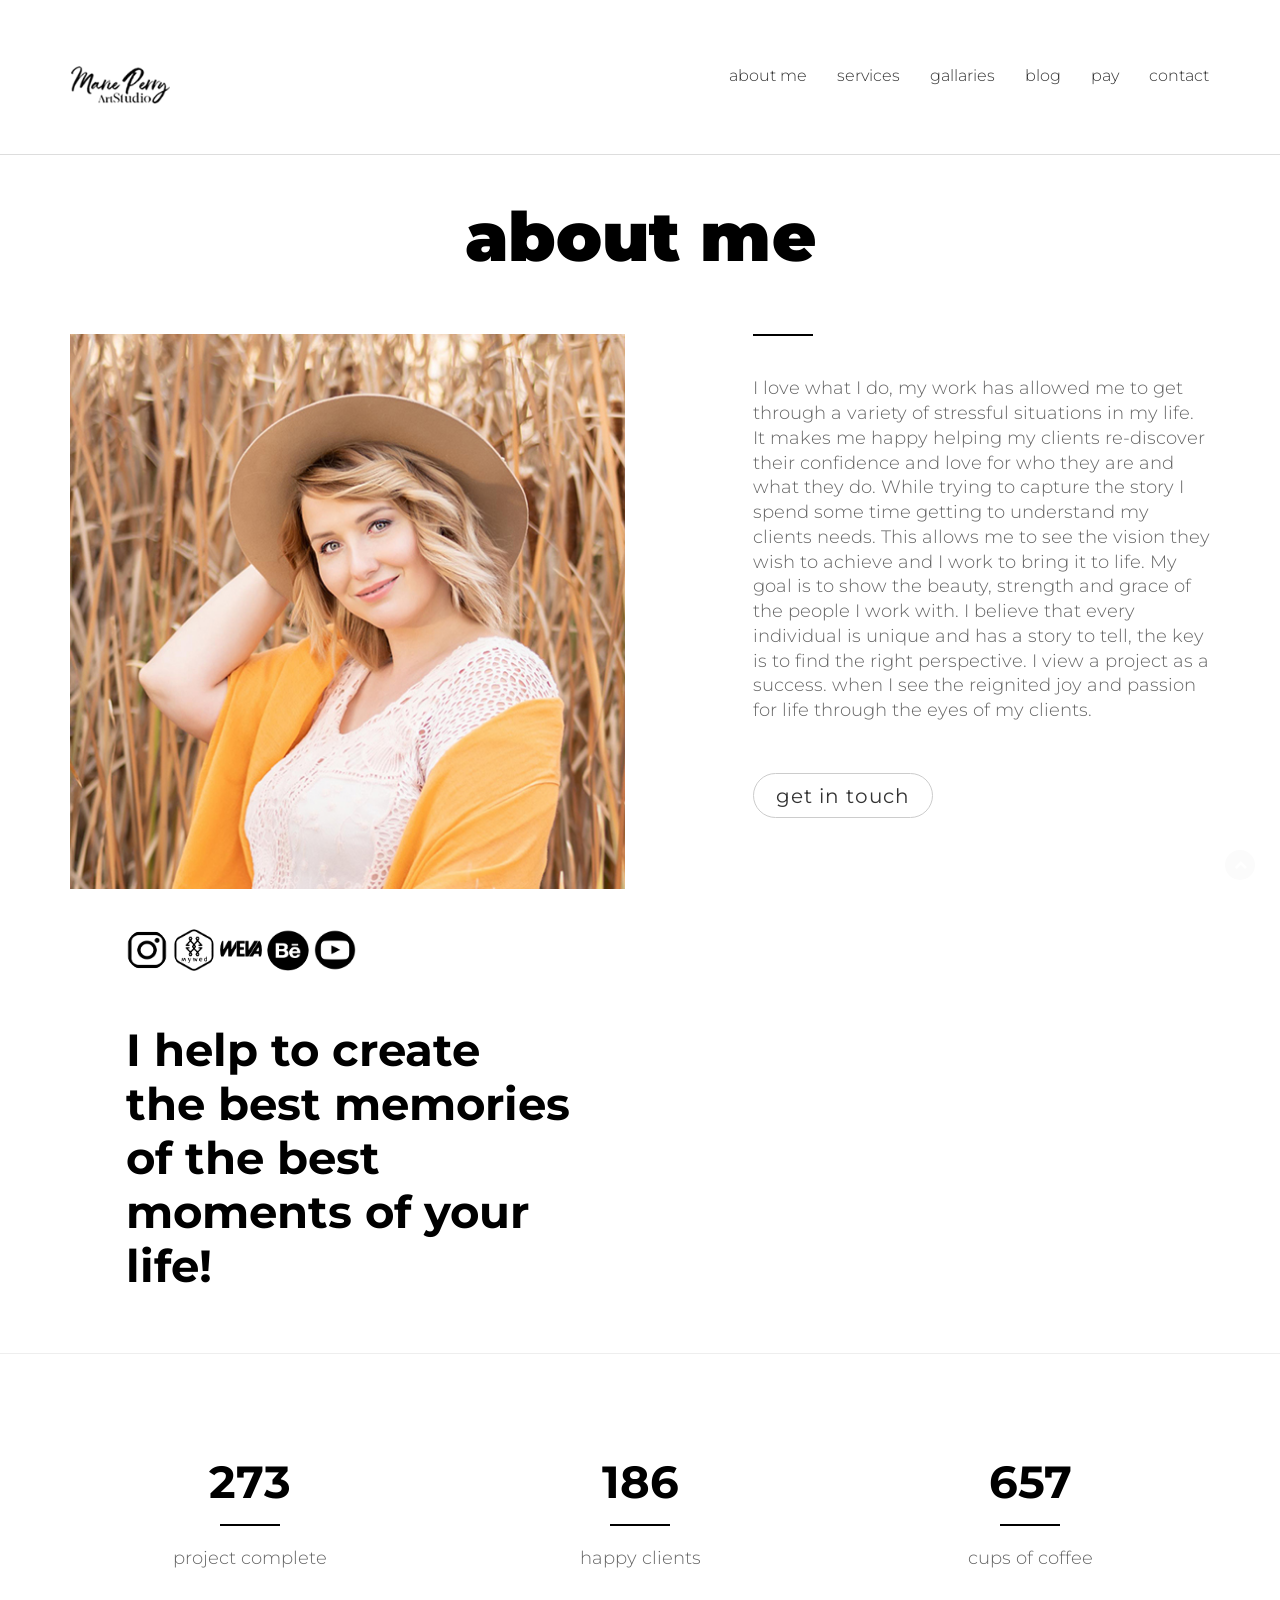
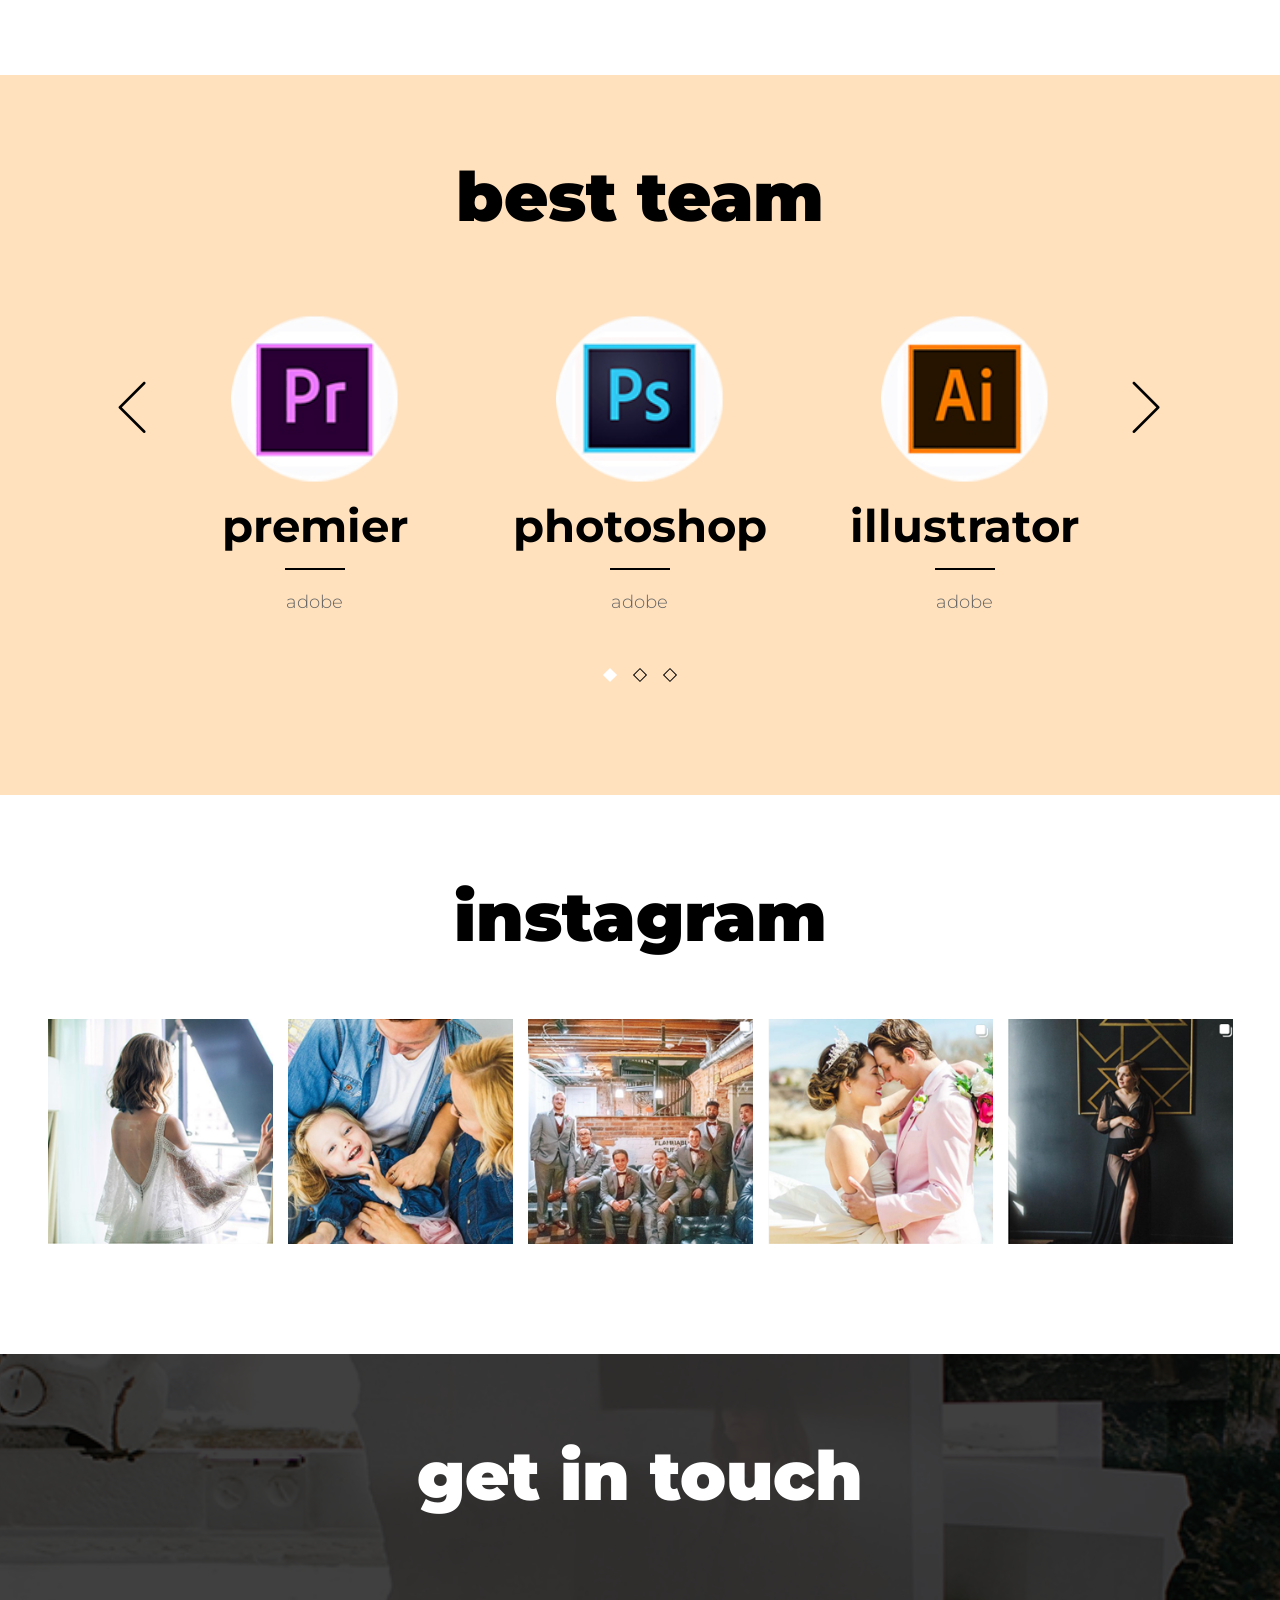
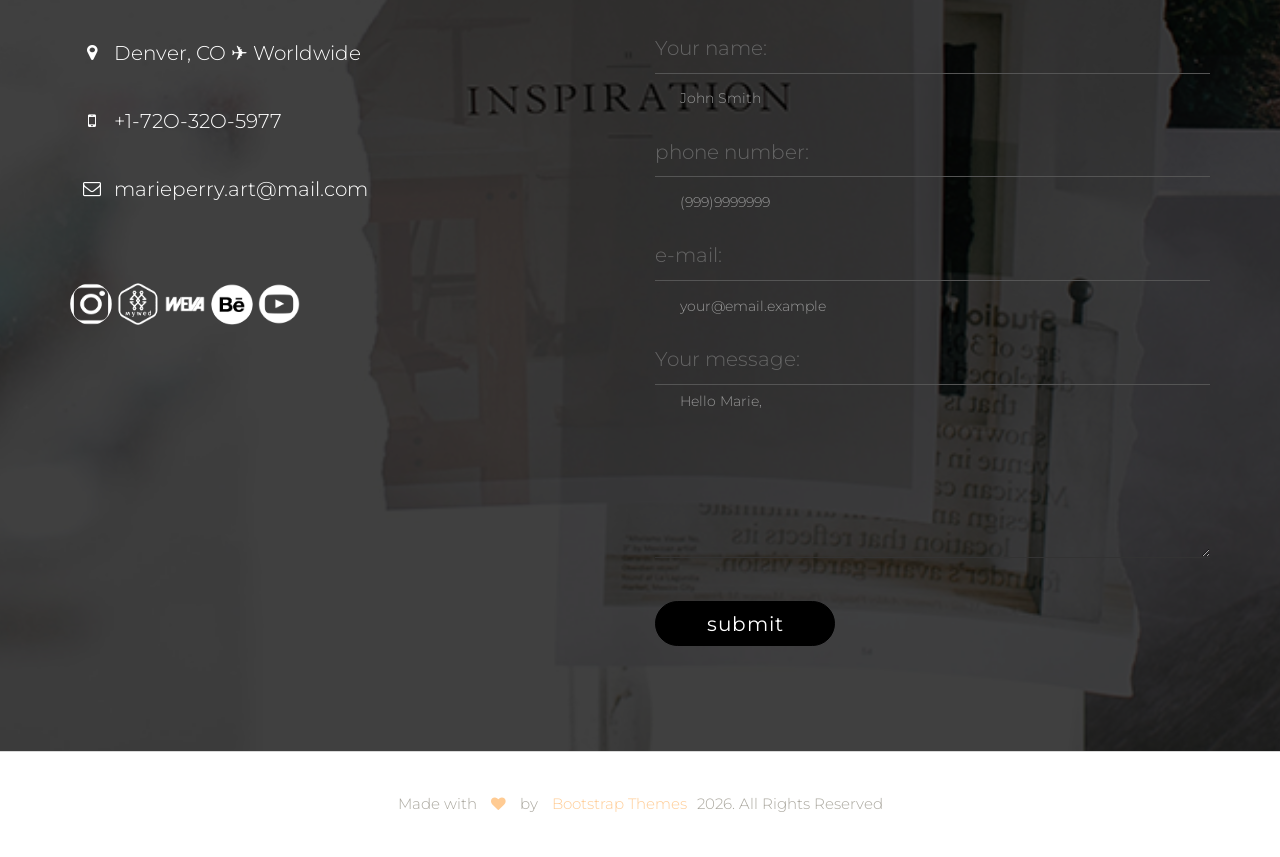
==== aboutme.html @ 9cd49bc7 "Beta Website Upload bata version of website" ====
<!doctype html>
<!--[if lt IE 7]>      <html class="no-js lt-ie9 lt-ie8 lt-ie7" lang=""> <![endif]-->
<!--[if IE 7]>         <html class="no-js lt-ie9 lt-ie8" lang=""> <![endif]-->
<!--[if IE 8]>         <html class="no-js lt-ie9" lang=""> <![endif]-->
<!--[if gt IE 8]><!--> <html class="no-js" lang="en"> <!--<![endif]-->
    
<!-- Mirrored from marieperry.art/aboutme.html by HTTrack Website Copier/3.x [XR&CO'2014], Thu, 20 Mar 2025 23:00:47 GMT -->
<!-- Added by HTTrack --><meta http-equiv="content-type" content="text/html;charset=utf-8" /><!-- /Added by HTTrack -->
<head>
        <meta charset="utf-8">
        <meta http-equiv="X-UA-Compatible" content="IE=edge,chrome=1">
        <title>About me - MariePerry.art</title>
        <meta name="description" content="">
        <meta name="viewport" content="width=device-width, initial-scale=1">
        <link rel="apple-touch-icon" href="apple-touch-icon.html">

        <!--Google fonts links-->
        <link href="https://fonts.googleapis.com/css?family=Montserrat:400,700" rel="stylesheet">


        <link rel="stylesheet" href="assets/css/fonticons.css">
        <link rel="stylesheet" href="assets/css/slider-pro.css">
        <!--<link rel="stylesheet" href="assets/css/stylesheet.css">-->
        <link rel="stylesheet" href="assets/css/font-awesome.min.css">
        <link rel="stylesheet" href="assets/css/bootstrap.min.css">


        <!--For Plugins external css-->
        <link rel="stylesheet" href="assets/css/plugins.css" />

        <!--Theme custom css -->
        <link rel="stylesheet" href="assets/css/style.css">

        <!--Theme Responsive css-->
        <link rel="stylesheet" href="assets/css/responsive.css" />

        <script src="assets/js/vendor/modernizr-2.8.3-respond-1.4.2.min.js"></script>
    </head>
    <body data-spy="scroll" data-target=".navbar-collapse">
        <!--[if lt IE 8]>
            <p class="browserupgrade">You are using an <strong>outdated</strong> browser. Please <a href="http://browsehappy.com/">upgrade your browser</a> to improve your experience.</p>
        <![endif]-->
        <div class='preloader'><div class='loaded'>&nbsp;</div></div>
        <header id="main_menu" class="header navbar-fixed-top">            
            <div class="main_menu_bg">
                <div class="container">
                    <div class="row">
                        <div class="nave_menu">
                            <nav class="navbar navbar-default" id="navmenu">
                                <div class="container-fluid">
                                    <!-- Brand and toggle get grouped for better mobile display -->
                                    <div class="navbar-header">
                                        <button type="button" class="navbar-toggle collapsed" data-toggle="collapse" data-target="#bs-example-navbar-collapse-1" aria-expanded="false">
                                            <span class="sr-only">Toggle navigation</span>
                                            <span class="icon-bar"></span>
                                            <span class="icon-bar"></span>
                                            <span class="icon-bar"></span>
                                        </button>
                                        <a class="navbar-brand" href="index-2.html">
                                            <img src="assets/images/logo.png"/>
                                        </a>
                                    </div>

                                    <!-- Collect the nav links, forms, and other content for toggling -->



                                    <div class="collapse navbar-collapse" id="bs-example-navbar-collapse-1">
                                        <ul class="nav navbar-nav navbar-right">
                                            <li><a href="aboutme.html">about me</a></li>
                                            <li class="dropdown"><a href="#" class="dropdown-toggle" data-toggle="dropdown" role="button" aria-haspopup="true">services</a>
                                                <ul class="dropdown-menu">
                                                    <li><a href="photography.html">photography</a></li>
                                                    <li><a href="video.html">video</a></li>
                                                    <li><a href="design.html">design</a></li>
                                                </ul>
                                            </li>
                                            <li class="dropdown"><a href="#" class="dropdown-toggle" data-toggle="dropdown" role="button" aria-haspopup="true">gallaries</a>
                                                <ul class="dropdown-menu">
                                                    <li><a href="photo-gallary.html">photo gallery</a></li>
                                                    <li><a href="video-gallary.html">video gallery</a></li>
                                                    <li><a href="design-gallary.html">design gallery</a></li>
                                                    
                                                </ul>
                                            </li>
                                            <li><a href="blog.html">blog</a></li>
                                            <li><a href="pay.html">pay</a></li>
                                            <li><a href="contact.html">contact</a></li>
                                        </ul>    
                                    </div>

                                </div>
                            </nav>
                        </div>	
                    </div>

                </div>

            </div>
        </header> <!--End of header -->



        <!-- About Section -->
        <section id="aboutus" class="aboutus margin-top-120">
            <div class="container">
                <div class="row">
                    <div class="col-sm-12">
                        <div class="head_title text-center margin-top-80">
                            <h1>about me</h1>
                        </div><!-- End of head title -->

                        <div class="main_about_area"> 
                            <div class="row">

                                <div class="col-sm-6">
                                    <div class="signle_about_left">
                                        <img src="assets/images/aboutme.jpg" alt="aboutme" />
                                        <div class="single_about_left_text">
                                            
                                            <div class="work_socail transition">
                                                <!-- <a href=""><i class="fa fa-facebook img-circle"></i></a> -->
                                                <!-- <a href=""><i class="fa fa-twitter img-circle"></i></a> -->
                                                <!-- <a href=""><i class="fa fa-google-plus img-circle"></i></a> -->
                                                <!-- <a href=""><i class="fa fa-pinterest img-circle"></i></a> -->
                                                <!-- <a href=""><i class="fa fa-instagram img-circle"></i></a> -->
                                                <a href="https://www.instagram.com/artmaryperry/"><img class="social-icon" src="instagram.png" alt="instagram icon" style="width:42px;height:42px;"></a>
                                                
                                                <a href="https://mywed.com/ru/photographer/maryperry/"><img class="social-icon" src="mywed.png" alt="mywed icon" style="width:42px;height:42px;"></a>
                                                
                                                <a href="https://weva.pro/en/videographer/marieperry"><img class="social-icon" src="wewa.png" alt="wewa icon" style="width:42px;height:42px;"></a>
                                                
                                                <a href="https://www.behance.net/marieperry"><img class="social-icon" src="behance.png" alt="behance icon" style="width:42px;height:42px;"></a>
                                                
                                                <a href="https://www.youtube.com/channel/UCv3rNFTF4Hu-p8g6WISTQQg"><img class="social-icon" src="youtube.png" alt="youtube icon" style="width:42px;height:42px;"></a>
                                                    
                                                </div>
                                            
                                            <div>&nbsp;</div>
                                            <div>&nbsp;</div>
                                            <h4>I help to create <br />
                                                the best memories<br />
                                                of the best<br />
                                                moments of your life!</h4>
                                        </div>
                                    </div>


                                </div>

                                <div class="col-sm-5 col-sm-push-1">
                                    <div class="single_about">
                                        <div class="separator2"></div>
                                        <p>I love what I do, my work has allowed me to get through a variety of stressful situations in my life. It makes me happy helping my clients re-discover their confidence and love for who they are and what they do. While trying to capture the story I spend some time getting to understand my clients needs. This allows me to see the vision they wish to achieve and I work to bring it to life. My goal is to show the beauty, strength and grace of the people I work with. I believe that every individual is unique and has a story to tell, the key is to find the right perspective. I view a project as a success. when I see the reignited joy and passion for life through the eyes of my clients.</p>

                                        <a href="contact.html" class="btn btn-default">get in touch</a>
                                    </div>
                                </div>

                            </div>
                        </div>
                    </div><!-- End of col-sm-12 -->
                </div><!-- End of row -->
            </div><!-- End of Container -->
            <hr />
        </section><!-- End of about Section -->



        <!-- counter Seection -->
        <section id="counter" class="counter">
            <div class="container">
                <div class="row">
                    <div class="col-sm-12">
                        <div class="main_counter sections text-center">
                            <div class="row">
                                <div class="col-sm-4 col-xs-12">
                                    <div class="single_counter_right">
                                        <h4 class="statistic-counter">740</h4>
                                        <div class="separator"></div>
                                        <p>project complete</p>
                                    </div>
                                </div><!-- End of col-sm-4 -->

                                <div class="col-sm-4 col-xs-12">
                                    <div class="single_counter_right">
                                        <h4 class="statistic-counter">510</h4>
                                        <div class="separator"></div>
                                        <p>happy clients</p>
                                    </div>
                                </div><!-- End of col-sm-4 -->

                                <div class="col-sm-4 col-xs-12">
                                    <div class="single_counter_right">
                                        <h4 class="statistic-counter">1,800</h4>
                                        <div class="separator"></div>
                                        <p>cups of coffee</p>
                                    </div>
                                </div><!-- End of col-sm-4 -->

                            </div><!-- End of row -->
                        </div>
                    </div><!-- End of col-sm-12 -->
                </div><!-- End of row -->
            </div><!-- End of Container -->
        </section><!-- End of counter Section -->



        <!-- Team Section -->
        <section id="team" class="team colorsbg sections">
            <div class="container">
                <div class="row">
                    <div class="main_team_area">
                        <div class="head_title text-center">
                            <h1>best team</h1>
                        </div><!-- End of head title -->
                        <div class="main_team text-center">
                            <div class="single_team">
                                <div class="col-sm-10 col-sm-offset-1">
                                    <div class="row">
                                        <div class="col-sm-4">
                                            <div class="team">
                                                <img class="img-circle" src="assets/images/team7.jpg" alt="premier" />
                                                <h4>premier</h4>
                                                <div class="separator"></div>
                                                <p>adobe</p>
                                            </div>
                                        </div><!-- End of col-sm-4 -->  
                                        <div class="col-sm-4">
                                            <div class="team">
                                                <img class="img-circle" src="assets/images/team8.jpg" alt="photoshop" />
                                                <h4>photoshop</h4>
                                                <div class="separator"></div>
                                                <p>adobe</p>
                                            </div>
                                        </div> <!-- End of col-sm-4 --> 
                                        <div class="col-sm-4">
                                            <div class="team">
                                                <img class="img-circle" src="assets/images/team9.jpg" alt="illustrator" />
                                                <h4>illustrator</h4>
                                                <div class="separator"></div>
                                                <p>adobe</p>
                                            </div>
                                        </div> <!-- End of col-sm-4 --> 
                                    </div>
                                </div><!-- End of col-sm-10 -->
                            </div>
                            <div class="single_team">
                                <div class="col-sm-10 col-sm-offset-1">
                                    <div class="row">
                                        <div class="col-sm-4">
                                            <div class="team">
                                                <img class="img-circle" src="assets/images/team6.jpg" alt="lightroom" />
                                                <h4>lightroom</h4>
                                                <div class="separator"></div>
                                                <p>adobe</p>
                                            </div>
                                        </div> <!-- End of col-sm-4 --> 
                                        <div class="col-sm-4">
                                            <div class="team">
                                                <img class="img-circle" src="assets/images/team5.jpg" alt="zhiun crane" />
                                                <h4>zhiun crane</h4>
                                                <div class="separator"></div>
                                                <p>stabilizer</p>
                                            </div>
                                        </div> <!-- End of col-sm-4 --> 
                                        <div class="col-sm-4">
                                            <div class="team">
                                                <img class="img-circle" src="assets/images/team4.jpg" alt="lights" />
                                                <h4>lights</h4>
                                                <div class="separator"></div>
                                                <p>kit</p>
                                            </div>
                                        </div> <!-- End of col-sm-4 --> 
                                    </div>
                                </div><!-- End of col-sm-10 -->
                            </div>
                            <div class="single_team">
                                <div class="col-sm-10 col-sm-offset-1">
                                    <div class="row">
                                        <div class="col-sm-4">
                                            <div class="team">
                                                <img class="img-circle" src="assets/images/team1.jpg" alt="" />
                                                <h4>camera</h4>
                                                <div class="separator"></div>
                                                <p>sony</p>
                                            </div>
                                        </div>  <!-- End of col-sm-4 -->
                                        <div class="col-sm-4">
                                            <div class="team">
                                                <img class="img-circle" src="assets/images/team2.jpg" alt="" />
                                                <h4>drone</h4>
                                                <div class="separator"></div>
                                                <p>dji</p>
                                            </div>
                                        </div> <!-- End of col-sm-4 --> 
                                        <div class="col-sm-4">
                                            <div class="team">
                                                <img class="img-circle" src="assets/images/team3.jpg" alt="" />
                                                <h4>macbook</h4>
                                                <div class="separator"></div>
                                                <p>apple</p>
                                            </div>
                                        </div> <!-- End of col-sm-4 --> 
                                    </div>
                                </div><!-- End of col-sm-10 -->
                            </div>
                        </div>
                    </div>
                </div><!-- End of row -->
            </div><!-- End of Container -->
        </section><!-- End of counter Section -->


        <!-- Instagram Section -->
        <section id="instagrams" class="instagrams sections">
            <div class="container-fluid">
                <div class="row">
                    <div class="col-sm-12">
                        <div class="main_instagrams_area text-center">
                            <div class="head_title">
                                <h1>instagram</h1>
                            </div><!-- End of head title -->

                            <div class="instagram-thumbnails">
                                <a href="https://www.instagram.com/artmaryperry/">
                                <img src="assets/images/insta2.png" alt="istagram image 1" />
                                </a><!-- End of insta image ONE -->
                                
                                <a href="https://www.instagram.com/artmaryperry/">
                                <img src="assets/images/insta3.png" alt="istagram image 1" />
                                </a><!-- End of insta image TWO -->
                                
                                <a href="https://www.instagram.com/artmaryperry/">
                                <img src="assets/images/insta4.png" alt="istagram image 1" />
                                </a><!-- End of insta image THREE -->
                                
                                <a href="https://www.instagram.com/artmaryperry/">
                                <img src="assets/images/insta5.png" alt="istagram image 1" />
                                </a><!-- End of insta image FOUR -->
                                
                                <a href="https://www.instagram.com/artmaryperry/">
                                <img src="assets/images/insta6.png" alt="istagram image 1" />
                                </a><!-- End of insta image FIVE -->
                                
                                <!-- <img class="instagram-thumbnail img-responsive" src="assets/images/insta2.png"/>
                                <img class="instagram-thumbnail img-responsive" src="assets/images/insta3.png"/>
                                <img class="instagram-thumbnail img-responsive" src="assets/images/insta4.png"/>
                                <img class="instagram-thumbnail img-responsive" src="assets/images/insta5.png"/>
                                <img class="instagram-thumbnail img-responsive" src="assets/images/insta6.png"/>-->
                            </div>
                        </div>
                    </div><!-- End of col-sm-12 -->
                </div><!-- End of row -->
            </div><!-- End of Container -->
        </section><!-- End of Instagram Section -->

        <!-- Contact Section -->
        <section id="contact" class="contact">
            <div class="overlay"></div>
            <div class="container">
                <div class="row">
                    <div class="col-sm-12">
                        <div class="main_contact sections">
                            <div class="head_title text-center whitetext">
                                <h1>get in touch</h1>
                            </div>

                            <div class="row">
                                <div class="contact_contant">
                                    <div class="col-sm-6 col-xs-12">
                                        <div class="single_message_right_info">
                                            <ul class="whitetext">
                                                <li><i class="fa fa-map-marker"></i> <span>Denver, CO    ✈   Worldwide</span></li>

                                                <li><i class="fa fa-mobile-phone"></i> <span>+1-72O-32O-5977</span></li>

                                                <li><i class="fa fa-envelope-o"></i> <span>marieperry.art@mail.com</span></li>
                                            </ul>

                                            <div class="contact_socail transition margin-top-80">
                                                <!-- <a href=""><i class="fa fa-facebook img-circle"></i></a> -->
                                                <!-- <a href=""><i class="fa fa-twitter img-circle"></i></a> -->
                                                <!-- <a href=""><i class="fa fa-google-plus img-circle"></i></a> -->
                                                <!-- <a href=""><i class="fa fa-pinterest img-circle"></i></a> -->
                                                <a href="https://www.instagram.com/artmaryperry/"><img class="social-icon" src="instagram2.png" alt="instagram icon" style="width:42px;height:42px;"></a>
                                                
                                                <a href="https://mywed.com/ru/photographer/maryperry/"><img class="social-icon" src="mywed2.png" alt="mywed icon" style="width:42px;height:42px;"></a>
                                                
                                                <a href="https://weva.pro/en/videographer/marieperry"><img class="social-icon" src="wewa2.png" alt="wewa icon" style="width:42px;height:42px;"></a>
                                                
                                                <a href="https://www.behance.net/marieperry"><img class="social-icon" src="behance2.png" alt="behance icon" style="width:42px;height:42px;"></a>
                                                
                                                <a href="https://www.youtube.com/channel/UCv3rNFTF4Hu-p8g6WISTQQg"><img class="social-icon" src="youtube2.png" alt="youtube icon" style="width:42px;height:42px;"></a>
                                            </div>
                                        </div>
                                    </div><!-- End of col-sm-6 -->

                                    <div class="col-sm-6 col-xs-12">
                                        <div class="single_contant_left margin-top-60">
                                            <form action="mailto:7203205977@txt.att.net" method="post" enctype="text/plain" id="formid">
                                                <!--<div class="col-lg-8 col-md-8 col-sm-10 col-lg-offset-2 col-md-offset-2 col-sm-offset-1">-->

                                                <div class="form-group">
                                                    <label>Your name:</label>
                                                    <input type="text" class="form-control" name="name" placeholder="John Smith" required="yes">
                                                </div>
                                                
                                                <div class="form-group">
                                                    <label> phone number:</label>
                                                    <input type="tel" class="form-control" name="tel" placeholder="(999)9999999" required="yes">
                                                </div>

                                                <div class="form-group">
                                                    <label> e-mail:</label>
                                                    <input type="email" class="form-control" name="email" placeholder="your@email.example" required="yes">
                                                </div>

                                                <div class="form-group">
                                                    <label>Your message:</label>
                                                    <textarea class="form-control" name="message" placeholder="Hello Marie," rows="8"></textarea>
                                                </div>

                                                <div class="">
                                                    <input type="submit" value="submit" class="btn">
                                                </div>
                                                <!--</div>--> 
                                            </form>
                                                <!--</div>--> 
                                        </div>
                                    </div>
                                </div> <!-- End of messsage contant-->
                        </div>
                    </div>
                </div>
            </div><!-- End of row -->
        
            </div><!-- End of container -->
        </section><!-- End of contact Section -->




        <!-- footer section -->
        <footer id="footer" class="footer">
            <div class="container">
                <div class="main_footer">
                    <div class="row">
                        <div class="col-sm-12">
                            <div class="copyright_text text-center">
                                <p class=" wow fadeInRight" data-wow-duration="1s">Made with <i class="fa fa-heart"></i> by <a target="_blank" href="https://bootstrapthemes.co/">Bootstrap Themes</a><script type="text/javascript">
  document.write(new Date().getFullYear());
</script>. All Rights Reserved</p>
                            </div>
                        </div>
                    </div>
                </div>
            </div><!-- End of container -->
        </footer><!-- End of footer Section-->



        <!-- START SCROLL TO TOP  -->

        <div class="scrollup">
            <a href="#"><i class="fa fa-chevron-up"></i></a>
        </div>

        <script src="assets/js/vendor/jquery-1.11.2.min.js"></script>
        <script src="assets/js/vendor/bootstrap.min.js"></script>

        <script src="assets/js/jquery.easing.1.3.js"></script>
        <script src="assets/js/masonry/masonry.min.js"></script>
        <script type="text/javascript">
            $('.mixcontent').masonry();
        </script>

        <script src="assets/js/jquery.sliderPro.min.js"></script>
        <script type="text/javascript">
            $(document).ready(function ($) {
                $('#example3').sliderPro({
                    width: 960,
                    height: 200,
                    fade: true,
                    arrows: false,
                    buttons: true,
                    fullScreen: false,
                    shuffle: true,
                    smallSize: 500,
                    mediumSize: 1000,
                    largeSize: 3000,
                    thumbnailArrows: true,
                    autoplay: false,
                    thumbnailsContainerSize: 960

                });
            });
        </script>
        <script src="assets/js/plugins.js"></script>
        <script src="assets/js/main.js"></script>

    </body>

<!-- Mirrored from marieperry.art/aboutme.html by HTTrack Website Copier/3.x [XR&CO'2014], Thu, 20 Mar 2025 23:00:51 GMT -->
</html>
---- assets/css/fonticons.css ----
@font-face {
	font-family: 'Linearicons-Free';
	src:url('../fonts/Linearicons-Free54e9.eot?w118d');
	src:url('../fonts/Linearicons-Freed41d.eot?#iefixw118d') format('embedded-opentype'),
		url('../fonts/Linearicons-Free54e9.woff2?w118d') format('woff2'),
		url('../fonts/Linearicons-Free54e9.woff?w118d') format('woff'),
		url('../fonts/Linearicons-Free54e9.ttf?w118d') format('truetype'),
		url('../fonts/Linearicons-Free54e9.svg?w118d#Linearicons-Free') format('svg');
	font-weight: normal;
	font-style: normal;
}

.lnr {
	font-family: 'Linearicons-Free';
	speak: none;
	font-style: normal;
	font-weight: normal;
	font-variant: normal;
	text-transform: none;
	line-height: 1;

	/* Better Font Rendering =========== */
	-webkit-font-smoothing: antialiased;
	-moz-osx-font-smoothing: grayscale;
}

.lnr-home:before {
	content: "\e800";
}
.lnr-apartment:before {
	content: "\e801";
}
.lnr-pencil:before {
	content: "\e802";
}
.lnr-magic-wand:before {
	content: "\e803";
}
.lnr-drop:before {
	content: "\e804";
}
.lnr-lighter:before {
	content: "\e805";
}
.lnr-poop:before {
	content: "\e806";
}
.lnr-sun:before {
	content: "\e807";
}
.lnr-moon:before {
	content: "\e808";
}
.lnr-cloud:before {
	content: "\e809";
}
.lnr-cloud-upload:before {
	content: "\e80a";
}
.lnr-cloud-download:before {
	content: "\e80b";
}
.lnr-cloud-sync:before {
	content: "\e80c";
}
.lnr-cloud-check:before {
	content: "\e80d";
}
.lnr-database:before {
	content: "\e80e";
}
.lnr-lock:before {
	content: "\e80f";
}
.lnr-cog:before {
	content: "\e810";
}
.lnr-trash:before {
	content: "\e811";
}
.lnr-dice:before {
	content: "\e812";
}
.lnr-heart:before {
	content: "\e813";
}
.lnr-star:before {
	content: "\e814";
}
.lnr-star-half:before {
	content: "\e815";
}
.lnr-star-empty:before {
	content: "\e816";
}
.lnr-flag:before {
	content: "\e817";
}
.lnr-envelope:before {
	content: "\e818";
}
.lnr-paperclip:before {
	content: "\e819";
}
.lnr-inbox:before {
	content: "\e81a";
}
.lnr-eye:before {
	content: "\e81b";
}
.lnr-printer:before {
	content: "\e81c";
}
.lnr-file-empty:before {
	content: "\e81d";
}
.lnr-file-add:before {
	content: "\e81e";
}
.lnr-enter:before {
	content: "\e81f";
}
.lnr-exit:before {
	content: "\e820";
}
.lnr-graduation-hat:before {
	content: "\e821";
}
.lnr-license:before {
	content: "\e822";
}
.lnr-music-note:before {
	content: "\e823";
}
.lnr-film-play:before {
	content: "\e824";
}
.lnr-camera-video:before {
	content: "\e825";
}
.lnr-camera:before {
	content: "\e826";
}
.lnr-picture:before {
	content: "\e827";
}
.lnr-book:before {
	content: "\e828";
}
.lnr-bookmark:before {
	content: "\e829";
}
.lnr-user:before {
	content: "\e82a";
}
.lnr-users:before {
	content: "\e82b";
}
.lnr-shirt:before {
	content: "\e82c";
}
.lnr-store:before {
	content: "\e82d";
}
.lnr-cart:before {
	content: "\e82e";
}
.lnr-tag:before {
	content: "\e82f";
}
.lnr-phone-handset:before {
	content: "\e830";
}
.lnr-phone:before {
	content: "\e831";
}
.lnr-pushpin:before {
	content: "\e832";
}
.lnr-map-marker:before {
	content: "\e833";
}
.lnr-map:before {
	content: "\e834";
}
.lnr-location:before {
	content: "\e835";
}
.lnr-calendar-full:before {
	content: "\e836";
}
.lnr-keyboard:before {
	content: "\e837";
}
.lnr-spell-check:before {
	content: "\e838";
}
.lnr-screen:before {
	content: "\e839";
}
.lnr-smartphone:before {
	content: "\e83a";
}
.lnr-tablet:before {
	content: "\e83b";
}
.lnr-laptop:before {
	content: "\e83c";
}
.lnr-laptop-phone:before {
	content: "\e83d";
}
.lnr-power-switch:before {
	content: "\e83e";
}
.lnr-bubble:before {
	content: "\e83f";
}
.lnr-heart-pulse:before {
	content: "\e840";
}
.lnr-construction:before {
	content: "\e841";
}
.lnr-pie-chart:before {
	content: "\e842";
}
.lnr-chart-bars:before {
	content: "\e843";
}
.lnr-gift:before {
	content: "\e844";
}
.lnr-diamond:before {
	content: "\e845";
}
.lnr-linearicons:before {
	content: "\e846";
}
.lnr-dinner:before {
	content: "\e847";
}
.lnr-coffee-cup:before {
	content: "\e848";
}
.lnr-leaf:before {
	content: "\e849";
}
.lnr-paw:before {
	content: "\e84a";
}
.lnr-rocket:before {
	content: "\e84b";
}
.lnr-briefcase:before {
	content: "\e84c";
}
.lnr-bus:before {
	content: "\e84d";
}
.lnr-car:before {
	content: "\e84e";
}
.lnr-train:before {
	content: "\e84f";
}
.lnr-bicycle:before {
	content: "\e850";
}
.lnr-wheelchair:before {
	content: "\e851";
}
.lnr-select:before {
	content: "\e852";
}
.lnr-earth:before {
	content: "\e853";
}
.lnr-smile:before {
	content: "\e854";
}
.lnr-sad:before {
	content: "\e855";
}
.lnr-neutral:before {
	content: "\e856";
}
.lnr-mustache:before {
	content: "\e857";
}
.lnr-alarm:before {
	content: "\e858";
}
.lnr-bullhorn:before {
	content: "\e859";
}
.lnr-volume-high:before {
	content: "\e85a";
}
.lnr-volume-medium:before {
	content: "\e85b";
}
.lnr-volume-low:before {
	content: "\e85c";
}
.lnr-volume:before {
	content: "\e85d";
}
.lnr-mic:before {
	content: "\e85e";
}
.lnr-hourglass:before {
	content: "\e85f";
}
.lnr-undo:before {
	content: "\e860";
}
.lnr-redo:before {
	content: "\e861";
}
.lnr-sync:before {
	content: "\e862";
}
.lnr-history:before {
	content: "\e863";
}
.lnr-clock:before {
	content: "\e864";
}
.lnr-download:before {
	content: "\e865";
}
.lnr-upload:before {
	content: "\e866";
}
.lnr-enter-down:before {
	content: "\e867";
}
.lnr-exit-up:before {
	content: "\e868";
}
.lnr-bug:before {
	content: "\e869";
}
.lnr-code:before {
	content: "\e86a";
}
.lnr-link:before {
	content: "\e86b";
}
.lnr-unlink:before {
	content: "\e86c";
}
.lnr-thumbs-up:before {
	content: "\e86d";
}
.lnr-thumbs-down:before {
	content: "\e86e";
}
.lnr-magnifier:before {
	content: "\e86f";
}
.lnr-cross:before {
	content: "\e870";
}
.lnr-menu:before {
	content: "\e871";
}
.lnr-list:before {
	content: "\e872";
}
.lnr-chevron-up:before {
	content: "\e873";
}
.lnr-chevron-down:before {
	content: "\e874";
}
.lnr-chevron-left:before {
	content: "\e875";
}
.lnr-chevron-right:before {
	content: "\e876";
}
.lnr-arrow-up:before {
	content: "\e877";
}
.lnr-arrow-down:before {
	content: "\e878";
}
.lnr-arrow-left:before {
	content: "\e879";
}
.lnr-arrow-right:before {
	content: "\e87a";
}
.lnr-move:before {
	content: "\e87b";
}
.lnr-warning:before {
	content: "\e87c";
}
.lnr-question-circle:before {
	content: "\e87d";
}
.lnr-menu-circle:before {
	content: "\e87e";
}
.lnr-checkmark-circle:before {
	content: "\e87f";
}
.lnr-cross-circle:before {
	content: "\e880";
}
.lnr-plus-circle:before {
	content: "\e881";
}
.lnr-circle-minus:before {
	content: "\e882";
}
.lnr-arrow-up-circle:before {
	content: "\e883";
}
.lnr-arrow-down-circle:before {
	content: "\e884";
}
.lnr-arrow-left-circle:before {
	content: "\e885";
}
.lnr-arrow-right-circle:before {
	content: "\e886";
}
.lnr-chevron-up-circle:before {
	content: "\e887";
}
.lnr-chevron-down-circle:before {
	content: "\e888";
}
.lnr-chevron-left-circle:before {
	content: "\e889";
}
.lnr-chevron-right-circle:before {
	content: "\e88a";
}
.lnr-crop:before {
	content: "\e88b";
}
.lnr-frame-expand:before {
	content: "\e88c";
}
.lnr-frame-contract:before {
	content: "\e88d";
}
.lnr-layers:before {
	content: "\e88e";
}
.lnr-funnel:before {
	content: "\e88f";
}
.lnr-text-format:before {
	content: "\e890";
}
.lnr-text-format-remove:before {
	content: "\e891";
}
.lnr-text-size:before {
	content: "\e892";
}
.lnr-bold:before {
	content: "\e893";
}
.lnr-italic:before {
	content: "\e894";
}
.lnr-underline:before {
	content: "\e895";
}
.lnr-strikethrough:before {
	content: "\e896";
}
.lnr-highlight:before {
	content: "\e897";
}
.lnr-text-align-left:before {
	content: "\e898";
}
.lnr-text-align-center:before {
	content: "\e899";
}
.lnr-text-align-right:before {
	content: "\e89a";
}
.lnr-text-align-justify:before {
	content: "\e89b";
}
.lnr-line-spacing:before {
	content: "\e89c";
}
.lnr-indent-increase:before {
	content: "\e89d";
}
.lnr-indent-decrease:before {
	content: "\e89e";
}
.lnr-pilcrow:before {
	content: "\e89f";
}
.lnr-direction-ltr:before {
	content: "\e8a0";
}
.lnr-direction-rtl:before {
	content: "\e8a1";
}
.lnr-page-break:before {
	content: "\e8a2";
}
.lnr-sort-alpha-asc:before {
	content: "\e8a3";
}
.lnr-sort-amount-asc:before {
	content: "\e8a4";
}
.lnr-hand:before {
	content: "\e8a5";
}
.lnr-pointer-up:before {
	content: "\e8a6";
}
.lnr-pointer-right:before {
	content: "\e8a7";
}
.lnr-pointer-down:before {
	content: "\e8a8";
}
.lnr-pointer-left:before {
	content: "\e8a9";
}
---- assets/css/slider-pro.css ----
/*!
*  - v1.2.5
* Homepage: http://bqworks.com/slider-pro/
* Author: bqworks
* Author URL: http://bqworks.com/
*/
/* Core
--------------------------------------------------*/
.slider-pro {
    position: relative;
    margin: 0 auto;
    -moz-box-sizing: content-box;
    box-sizing: content-box;
}

.sp-slides-container {
    position: relative;
}

.sp-mask {
    position: relative;
    overflow: hidden;
    height: 200px;
}

.sp-slides {
    position: relative;
    -webkit-backface-visibility: hidden;
    -webkit-perspective: 1000;
}

.sp-slide {
    position: absolute;
}

.sp-image-container {
    overflow: hidden;
}

.sp-image {
    position: relative;
    display: block;
    border: none;
}

.sp-no-js {
    overflow: hidden;
    max-width: 100%;
}

/* Thumbnails
--------------------------------------------------*/
.sp-thumbnails-container {
    position: relative;
    overflow: hidden;
}

.sp-top-thumbnails,
.sp-bottom-thumbnails  {
    left: 0;
    margin: 0 auto;
}

.sp-top-thumbnails {
    position: absolute;
    top: 0;
    margin-bottom: 4px;
}

.sp-bottom-thumbnails {
    margin-top: 4px;
}

.sp-left-thumbnails,
.sp-right-thumbnails {
    position: absolute;
    top: 0;
}

.sp-right-thumbnails {
    right: 0;
    margin-left: 4px;
}

.sp-left-thumbnails {
    left: 0;
    margin-right: 4px;
}

.sp-thumbnails {
    position: relative;
}

.sp-thumbnail {
    border: none;
}

.sp-thumbnail-container {
    position: relative;
    display: block;
    overflow: hidden;
    float: left;
    -moz-box-sizing: border-box;
    box-sizing: border-box;
}

/* Horizontal thumbnails
------------------------*/
.sp-top-thumbnails .sp-thumbnail-container,
.sp-bottom-thumbnails .sp-thumbnail-container {
    margin-left: 2px;
    margin-right: 2px;
}

.sp-top-thumbnails .sp-thumbnail-container:first-child,
.sp-bottom-thumbnails .sp-thumbnail-container:first-child {
    margin-left: 0;
}

.sp-top-thumbnails .sp-thumbnail-container:last-child,
.sp-bottom-thumbnails .sp-thumbnail-container:last-child {
    margin-right: 0;
}

/* Vertical thumbnails 
----------------------*/
.sp-left-thumbnails .sp-thumbnail-container,
.sp-right-thumbnails .sp-thumbnail-container {
    margin-top: 2px;
    margin-bottom: 2px;
}

.sp-left-thumbnails .sp-thumbnail-container:first-child,
.sp-right-thumbnails .sp-thumbnail-container:first-child {
    margin-top: 0;
}

.sp-left-thumbnails .sp-thumbnail-container:last-child,
.sp-right-thumbnails .sp-thumbnail-container:last-child {
    margin-bottom: 0;
}

/* Right thumbnails with pointer
--------------------------------*/
.sp-right-thumbnails.sp-has-pointer {
    margin-left: -13px;
}

.sp-right-thumbnails.sp-has-pointer .sp-thumbnail {
    position: absolute;
    left: 18px;
    margin-left: 0 !important;
}

.sp-right-thumbnails.sp-has-pointer .sp-selected-thumbnail:before {
    content: '';
    position: absolute;
    height: 100%;
    border-left: 5px solid #F00;
    left: 0;
    top: 0;
    margin-left: 13px;
}

.sp-right-thumbnails.sp-has-pointer .sp-selected-thumbnail:after {
    content: '';
    position: absolute;
    width: 0;
    height: 0;
    left: 0;
    top: 50%;
    margin-top: -8px;
    border-right: 13px solid #F00;
    border-top: 8px solid transparent;
    border-bottom: 8px solid transparent;
}

/* Left thumbnails with pointer
-------------------------------*/
.sp-left-thumbnails.sp-has-pointer {
    margin-right: -13px;
}

.sp-left-thumbnails.sp-has-pointer .sp-thumbnail {
    position: absolute;
    right: 18px;
}

.sp-left-thumbnails.sp-has-pointer .sp-selected-thumbnail:before {
    content: '';
    position: absolute;
    height: 100%;
    border-left: 5px solid #F00;
    right: 0;
    top: 0;
    margin-right: 13px;
}

.sp-left-thumbnails.sp-has-pointer .sp-selected-thumbnail:after {
    content: '';
    position: absolute;
    width: 0;
    height: 0;
    right: 0;
    top: 50%;
    margin-top: -8px;
    border-left: 13px solid #F00;
    border-top: 8px solid transparent;
    border-bottom: 8px solid transparent;
}

/* Bottom thumbnails with pointer
---------------------------------*/
.sp-bottom-thumbnails.sp-has-pointer {
    margin-top: -13px;
}

.sp-bottom-thumbnails.sp-has-pointer .sp-thumbnail {
    position: absolute;
    top: 18px;
    margin-top: 0 !important;
}

.sp-bottom-thumbnails.sp-has-pointer .sp-selected-thumbnail:before {
    content: '';
    position: absolute;
    width: 100%;
    border-bottom: 5px solid #F00;
    top: 0;
    margin-top: 13px;
}

.sp-bottom-thumbnails.sp-has-pointer .sp-selected-thumbnail:after {
    content: '';
    position: absolute;
    width: 0;
    height: 0;
    left: 50%;
    top: 0;
    margin-left: -8px;
    border-bottom: 13px solid #F00;
    border-left: 8px solid transparent;
    border-right: 8px solid transparent;
}

/* Top thumbnails with pointer
------------------------------*/
.sp-top-thumbnails.sp-has-pointer {
    margin-bottom: -13px;
}

.sp-top-thumbnails.sp-has-pointer .sp-thumbnail {
    position: absolute;
    bottom: 18px;
}

.sp-top-thumbnails.sp-has-pointer .sp-selected-thumbnail:before {
    content: '';
    position: absolute;
    width: 100%;
    border-bottom: 5px solid #F00;
    bottom: 0;
    margin-bottom: 13px;
}

.sp-top-thumbnails.sp-has-pointer .sp-selected-thumbnail:after {
    content: '';
    position: absolute;
    width: 0;
    height: 0;
    left: 50%;
    bottom: 0;
    margin-left: -8px;
    border-top: 13px solid #F00;
    border-left: 8px solid transparent;
    border-right: 8px solid transparent;
}

/* Layers
--------------------------------------------------*/
.sp-layer {
    position: absolute;
    margin: 0;
    box-sizing: border-box;
    -moz-box-sizing: border-box;
    -webkit-box-sizing: border-box;
    -webkit-font-smoothing: subpixel-antialiased;
    -webkit-backface-visibility: hidden;
}

.sp-black {
    color: #FFF;
    background: rgb(0, 0, 0);
    background: rgba(0, 0, 0, 0.7);
}

.sp-white {
    color: #000;
    background: rgb(255, 255, 255);
    background: rgba(255, 255, 255, 0.7);
}

.sp-rounded {
    border-radius: 10px;
}

.sp-padding {
    padding: 10px;
}

/* Touch Swipe
--------------------------------------------------*/
.sp-grab {
    cursor: url(images/openhand.html), move;
}

.sp-grabbing {
    cursor: url(images/closedhand.html), move;
}

.sp-selectable {
    cursor: default;
}

/* Caption
--------------------------------------------------*/
.sp-caption-container {
    text-align: center;
    margin-top: 10px;
}

/* Full Screen
--------------------------------------------------*/
.sp-full-screen {
    margin: 0 !important;
    background-color: #000;
}

.sp-full-screen-button {
    position: absolute;
    top: 5px;
    right: 10px;
    font-size: 30px;
    line-height: 1;
    cursor: pointer;
    -webkit-transform: rotate(45deg);
    -ms-transform: rotate(45deg);
    transform: rotate(45deg);
}

.sp-full-screen-button:before {
    content: '\2195';
}

.sp-fade-full-screen {
    opacity: 0;
    -webkit-transition: opacity 0.5s;
    transition: opacity 0.5s;
}

.slider-pro:hover .sp-fade-full-screen {
    opacity: 1;
}

/* Buttons
--------------------------------------------------*/
.sp-buttons {
    position: relative;
    width: 100%;
    text-align: center;
    padding-top: 40px;
}

.sp-button {
    width: 10px;
    height: 10px;
    border: 2px solid #000;
    border-radius: 50%;
    margin: 4px;
    display: inline-block;
    -moz-box-sizing: border-box;
    -webkit-box-sizing: border-box;
    box-sizing: border-box;
    cursor: pointer;
}

.sp-selected-button {
    background-color: #000;
}

@media only screen and (min-width: 768px) and (max-width: 1024px) {
    .sp-button {
        width: 14px;
        height: 14px;
    }
}

@media only screen and (min-width: 568px) and (max-width: 768px) {
    .sp-button {
        width: 16px;
        height: 16px;
    }
}

@media only screen and (min-width: 320px) and (max-width: 568px) {
    .sp-button {
        width: 18px;
        height: 18px;
    }
}

/* Arrows
--------------------------------------------------*/
.sp-arrows {
    position: absolute;
}

.sp-fade-arrows {
    opacity: 0;
    -webkit-transition: opacity 0.5s;
    transition: opacity 0.5s;
}

.sp-slides-container:hover .sp-fade-arrows {
    opacity: 1;
}

.sp-horizontal .sp-arrows {
    width: 100%;
    left: 0;
    top: 50%;
    margin-top: -15px;
}

.sp-vertical .sp-arrows {
    height: 100%;
    left: 50%;
    top: 0;
    margin-left: -10px;
}

.sp-arrow {
    position: absolute;
    display: block;
    width: 20px;
    height: 30px;
    cursor: pointer;
}

.sp-vertical .sp-arrow {
    -webkit-transform: rotate(90deg);
    -ms-transform: rotate(90deg);
    transform: rotate(90deg);
}

.sp-horizontal .sp-previous-arrow {
    left: 20px;
}

.sp-horizontal .sp-next-arrow {
    right: 20px;
}

.sp-vertical .sp-previous-arrow {
    top: 20px;
}

.sp-vertical .sp-next-arrow {
    bottom: 20px;
}

.sp-previous-arrow:before,
.sp-previous-arrow:after,
.sp-next-arrow:before,
.sp-next-arrow:after {
    content: '';
    position: absolute;
    width: 50%;
    height: 50%;
    background-color: #FFF;
}

.sp-previous-arrow:before {
    left: 30%;
    top: 0;
    -webkit-transform: skew(145deg, 0deg);
    -ms-transform: skew(145deg, 0deg);
    transform: skew(145deg, 0deg);
}

.sp-previous-arrow:after {
    left: 30%;
    top: 50%;
    -webkit-transform: skew(-145deg, 0deg);
    -ms-transform: skew(-145deg, 0deg);
    transform: skew(-145deg, 0deg);
}

.sp-next-arrow:before {
    right: 30%;
    top: 0;
    -webkit-transform: skew(35deg, 0deg);
    -ms-transform: skew(35deg, 0deg);
    transform: skew(35deg, 0deg);
}

.sp-next-arrow:after {
    right: 30%;
    top: 50%;
    -webkit-transform: skew(-35deg, 0deg);
    -ms-transform: skew(-35deg, 0deg);
    transform: skew(-35deg, 0deg);
}

.ie8 .sp-arrow,
.ie7 .sp-arrow {
    width: 0;
    height: 0;
}

.ie8 .sp-arrow:before,
.ie8 .sp-arrow:after,
.ie7 .sp-arrow:before,
.ie7 .sp-arrow:after {
    content: none;
}

.ie8.sp-horizontal .sp-previous-arrow,
.ie7.sp-horizontal .sp-previous-arrow {
    border-right: 20px solid #FFF;
    border-top: 20px solid transparent;
    border-bottom: 20px solid transparent;
}

.ie8.sp-horizontal .sp-next-arrow,
.ie7.sp-horizontal .sp-next-arrow {
    border-left: 20px solid #FFF;
    border-top: 20px solid transparent;
    border-bottom: 20px solid transparent;
}

.ie8.sp-vertical .sp-previous-arrow,
.ie7.sp-vertical .sp-previous-arrow {
    border-bottom: 20px solid #FFF;
    border-left: 20px solid transparent;
    border-right: 20px solid transparent;
}

.ie8.sp-vertical .sp-next-arrow,
.ie7.sp-vertical .sp-next-arrow {
    border-top: 20px solid #FFF;
    border-left: 20px solid transparent;
    border-right: 20px solid transparent;
}

/* Thumbnail Arrows
--------------------------------------------------*/
.sp-thumbnail-arrows {
    position: absolute;
}

.sp-fade-thumbnail-arrows {
    opacity: 0;
    -webkit-transition: opacity 0.5s;
    transition: opacity 0.5s;
}

.sp-thumbnails-container:hover .sp-fade-thumbnail-arrows {
    opacity: 1;
}

.sp-top-thumbnails .sp-thumbnail-arrows,
.sp-bottom-thumbnails .sp-thumbnail-arrows {
    width: 100%;
    top: 50%;
    left: 0;
    margin-top: -12px;
}

.sp-left-thumbnails .sp-thumbnail-arrows,
.sp-right-thumbnails .sp-thumbnail-arrows {
    height: 100%;
    top: 0;
    left: 50%;
    margin-left: -7px;
}

.sp-thumbnail-arrow {
    position: absolute;
    display: block;
    width: 15px;
    height: 25px;
    cursor: pointer;
}

.sp-left-thumbnails .sp-thumbnail-arrows .sp-thumbnail-arrow,
.sp-right-thumbnails .sp-thumbnail-arrows .sp-thumbnail-arrow {
    -webkit-transform: rotate(90deg);
    -ms-transform: rotate(90deg);
    transform: rotate(90deg);
}

.sp-top-thumbnails .sp-previous-thumbnail-arrow,
.sp-bottom-thumbnails .sp-previous-thumbnail-arrow {
    left: 0px;
}

.sp-top-thumbnails .sp-next-thumbnail-arrow,
.sp-bottom-thumbnails .sp-next-thumbnail-arrow {
    right: 0px;
}

.sp-left-thumbnails .sp-previous-thumbnail-arrow,
.sp-right-thumbnails .sp-previous-thumbnail-arrow {
    top: 0px;
}

.sp-left-thumbnails .sp-next-thumbnail-arrow,
.sp-right-thumbnails .sp-next-thumbnail-arrow {
    bottom: 0px;
}

.sp-previous-thumbnail-arrow:before,
.sp-previous-thumbnail-arrow:after,
.sp-next-thumbnail-arrow:before,
.sp-next-thumbnail-arrow:after {
    content: '';
    position: absolute;
    width: 50%;
    height: 50%;
    background-color: #FFF;
}

.sp-previous-thumbnail-arrow:before {
    left: 30%;
    top: 0;
    -webkit-transform: skew(145deg, 0deg);
    -ms-transform: skew(145deg, 0deg);
    transform: skew(145deg, 0deg);
}

.sp-previous-thumbnail-arrow:after {
    left: 30%;
    top: 50%;
    -webkit-transform: skew(-145deg, 0deg);
    -ms-transform: skew(-145deg, 0deg);
    transform: skew(-145deg, 0deg);
}

.sp-next-thumbnail-arrow:before {
    right: 30%;
    top: 0;
    -webkit-transform: skew(35deg, 0deg);
    -ms-transform: skew(35deg, 0deg);
    transform: skew(35deg, 0deg);
}

.sp-next-thumbnail-arrow:after {
    right: 30%;
    top: 50%;
    -webkit-transform: skew(-35deg, 0deg);
    -ms-transform: skew(-35deg, 0deg);
    transform: skew(-35deg, 0deg);
}

.ie8 .sp-thumbnail-arrow,
.ie7 .sp-thumbnail-arrow {
    width: 0;
    height: 0;
}

.ie8 .sp-thumbnail-arrow:before,
.ie8 .sp-thumbnail-arrow:after,
.ie7 .sp-thumbnail-arrow:before,
.ie7 .sp-thumbnail-arrow:after {
    content: none;
}

.ie8 .sp-top-thumbnails .sp-previous-thumbnail-arrow,
.ie8 .sp-bottom-thumbnails .sp-previous-thumbnail-arrow,
.ie7 .sp-top-thumbnails .sp-previous-thumbnail-arrow,
.ie7 .sp-bottom-thumbnails .sp-previous-thumbnail-arrow {
    border-right: 12px solid #FFF;
    border-top: 12px solid transparent;
    border-bottom: 12px solid transparent;
}

.ie8 .sp-top-thumbnails .sp-next-thumbnail-arrow,
.ie8 .sp-bottom-thumbnails .sp-next-thumbnail-arrow,
.ie7 .sp-top-thumbnails .sp-next-thumbnail-arrow,
.ie7 .sp-bottom-thumbnails .sp-next-thumbnail-arrow {
    border-left: 12px solid #FFF;
    border-top: 12px solid transparent;
    border-bottom: 12px solid transparent;
}

.ie8 .sp-left-thumbnails .sp-previous-thumbnail-arrow,
.ie8 .sp-right-thumbnails .sp-previous-thumbnail-arrow,
.ie7 .sp-left-thumbnails .sp-previous-thumbnail-arrow,
.ie7 .sp-right-thumbnails .sp-previous-thumbnail-arrow {
    border-bottom: 12px solid #FFF;
    border-left: 12px solid transparent;
    border-right: 12px solid transparent;
}

.ie8 .sp-left-thumbnails .sp-next-thumbnail-arrow,
.ie8 .sp-right-thumbnails .sp-next-thumbnail-arrow,
.ie7 .sp-left-thumbnails .sp-next-thumbnail-arrow,
.ie7 .sp-right-thumbnails .sp-next-thumbnail-arrow {
    border-top: 12px solid #FFF;
    border-left: 12px solid transparent;
    border-right: 12px solid transparent;
}

/* Video
--------------------------------------------------*/
a.sp-video {
    text-decoration: none;
}

a.sp-video img {
    -webkit-backface-visibility: hidden;
    border: none;
}

a.sp-video:after {
    content: '\25B6';
    position: absolute;
    width: 45px;
    padding-left: 5px;
    height: 50px;
    border: 2px solid #FFF;
    text-align: center;
    font-size: 30px;
    border-radius: 30px;
    top: 0;
    color: #FFF;
    bottom: 0;
    left: 0;
    right: 0;
    background-color: rgba(0, 0, 0, 0.2);
    margin: auto;
    line-height: 52px;
}

/* CSS for preventing styling issues in WordPress
--------------------------------------------------*/
.slider-pro img.sp-image,
.slider-pro img.sp-thumbnail {
    max-width: none;
    max-height: none;
    border: none !important;
    border-radius: 0 !important;
    padding: 0 !important;
    -webkit-box-shadow: none !important;
    -mox-box-shadow: none !important;
    box-shadow: none !important;
    transition: none;
    -moz-transition: none;
    -webkit-transition: none;
    -o-transition: none;
}

.slider-pro a {
    position: static;
    transition: none !important;
    -moz-transition: none !important;
    -webkit-transition: none !important;
    -o-transition: none !important;
}

.slider-pro iframe,
.slider-pro object,
.slider-pro video,
.slider-pro embed,
.slider-pro canvas {
    max-width: none;
    max-height: none;
}

.slider-pro p.sp-layer {
/*    font-size: 14px;
    line-height: 1.4;
    margin: 0;*/
}

.slider-pro h1.sp-layer {
    font-size: 32px;
    line-height: 1.4;
    margin: 0;
}

.slider-pro h2.sp-layer {
    font-size: 24px;
    line-height: 1.4;
    margin: 0;
}

.slider-pro h3.sp-layer {
    font-size: 19px;
    line-height: 1.4;
    margin: 0;
}

.slider-pro h4.sp-layer {
    font-size: 2.5rem;
    line-height: 2.5;
    margin: 0;
}

.slider-pro h5.sp-layer {
    font-size: 13px;
    line-height: 1.4;
    margin: 0;
}

.slider-pro h6.sp-layer {
    font-size: 11px;
    line-height: 1.4;
    margin: 0;
}

.slider-pro img.sp-layer {
    border: none;
}
---- assets/css/style.css ----
/*
Author: Bootstrapthemes
Author URI: http://bootstrapthemes.co
*/
/* ==========================================================================
   Author's custom styles
   ========================================================================== */
html,
body {
    background-color: #fff;
    font-size: 18px;
    color: #656565;
    width: 100%;
    padding: 0;
    margin-left: 0;
    margin-right: 0;
    font-family: 'Montserrat', sans-serif;
    font-weight: 300;
}
.preloader {
    position: fixed;
    top: 0;
    left: 0;
    right: 0;
    bottom: 0;
    background-color: #fefefe;
    z-index: 99999;
    height: 100%;
    width: 100%;
    overflow: hidden !important;
}
.loaded {
    width: 60px;
    height: 60px;
    position: absolute;
    left: 50%;
    top: 50%;
    background-image: url(../images/loading.gif);
    background-repeat: no-repeat;
    background-position: center;
    -moz-background-size: cover;
    background-size: cover;
    margin: -20px 0 0 -20px;
}
img {
    -moz-user-select: none;
    -webkit-user-select: none;
    -ms-user-select: none;
    user-select: none;
    -webkit-user-drag: none;
    user-drag: none;
}
a,
a:hover,
a:active,
a:focus {
    text-decoration: none;
    outline: none;
}
a,
button,
a span {
    -webkit-transition: 0.2s ease-in-out;
    -o-transition: 0.2s ease-in-out;
    transition: 0.2s ease-in-out;
}
.btn.extra-width {
    padding: 13px 40px;
}
.btn:focus,
.btn:active {
    outline: inherit;
}
*,
*:before,
*:after {
    -webkit-box-sizing: border-box;
    -moz-box-sizing: border-box;
    box-sizing: border-box;
    /*    direction: rtl;*/
}
p {
    margin: 0 0 15px;
}
a{}
.clear {
    clear: both;
}
img {
    max-width: 100%;
}
textarea,
input[type="text"],
input[type="password"],
input[type="datetime"],
input[type="datetime-local"],
input[type="date"],
input[type="month"],
input[type="time"],
input[type="week"],
input[type="number"],
input[type="email"],
input[type="url"],
input[type="search"],
input[type="tel"],
input[type="color"],
.uneditable-input {
    outline: none;
}
.form-control {
    border: 1px solid rgba(0, 0, 0, 0.08);
    font-size: 16px;
    height: 45px;
}
.form-control {
    display: inline-block;
    width: 60%;
    height: 35px;
    padding: 6px 25px;
    font-size: 14px;
    line-height: 1.42857143;
    color: #fff;
    background-color: #182e4c;
    background-image: none;
    border: 0px solid #ccc;
    border-radius: 30px;
    -webkit-box-shadow: inset 0 1px 1px rgba(0,0,0,.075);
    box-shadow: inset 0 1px 1px rgba(0,0,0,.075);
    -webkit-transition: border-color ease-in-out .15s,-webkit-box-shadow ease-in-out .15s;
    -o-transition: border-color ease-in-out .15s,box-shadow ease-in-out .15s;
    transition: border-color ease-in-out .15s,box-shadow ease-in-out .15s;
}
.form-control:focus {
    border-color: #5e9a28;
}

h1,
h2,
h3,
h4,
h5,
h6 {
    margin: 0;
    color:#000000;
}
h4,
h5 {
    font-weight: 300;
    margin: 0;
    line-height: 2rem;
}
h1 {
    font-size: 3.75rem;
    font-family: 'Montserrat', sans-serif;
    font-weight: 900;
}
h2 {
    font-size:3rem;
    line-height: 3rem;
    font-family: 'Montserrat', sans-serif;
    font-weight: 700;
}
h3 {
    font-size:1.875rem;
    line-height: 2.5rem;
    font-family: 'Montserrat', sans-serif;
    font-weight: 300;
}
h4 {
    font-size: 2.5rem;
    line-height: 2.5rem;
    font-family: 'Montserrat', sans-serif;
    font-weight: 700;
}
h5 {
    font-size: 1.125rem;
    margin-bottom: 1rem;
    margin-top: 1rem;
    color:#223d61;
}
h6 {
    font-size: 1rem;
    margin-bottom: .9rem;
}
p {
    line-height: 1.375rem;
    margin-bottom:30px;
}
p:last-child {
    margin-bottom: 0px;
}
.text {
    color: #333333;
}
.coloricon i {
    color: #5e9a28;
}
.colorsbg{
    background:#FFE1BD ;
}
.whitetext {
    color: #fff;
}
.blackbg{
    background: #000;
}
.lightbg {
    background-color: #f9f9f9;
}
.transition {
    -webkit-transition: all 300ms linear;
    -moz-transition: all 300ms linear;
    -o-transition: all 300ms linear;
    -ms-transition: all 300ms linear;
    transition: all 300ms linear;
}


/*
Section
*/
.sections {
    padding-top:85px;
    padding-bottom: 105px;
    overflow: hidden;
}
.sections.footer {
    padding-bottom: 80px;
}
section .subtitle h5 {
    margin-top: 10px;
    font-size: 1.3rem;
}
.parallax-section {
    max-width: 100%;
    color: #ffffff;
}
section .title-half h2 {
    font-size: 3rem;
    line-height: 4rem;
    font-weight: 300;
    margin-bottom: 1.4rem;
}
section .subtitle-half h5 {
    font-weight: 100;
    font-size: 17px;
}
ul{
    margin:0;
    padding:0;
    list-style:none;
}

.heading {
    margin-bottom: 4rem;
}
.overlay {
    background-color: rgba(0, 0, 0, 0.75);
    width: 100%;
    height: 100%;
    position: absolute;
    left:0;
    top:0;
}
.home-overlay {
    background-color:rgba(255, 225, 189, 0.9);
    width: 100%;
    height:100%;
    position: absolute;
    left:0;
    top:0;
}
.home-overlay-fluid {
    background-color: rgba(41, 41, 41, 0.68);
    width: 80%;
    margin: auto;
}
.overlay-img {
    background: rgba(0, 0, 0, 0.3);
    width: 100%;
    padding-top: 100px;
    padding-bottom: 100px;
    color: #ffffff;
}
.no-padding {
    padding: 0 !important;
    margin:0 !important;
}
.fluid-blocks-col {
    padding: 70px 40px 0 80px;
}
.fluid-blocks-col-right {
    padding: 70px 80px 0 40px;
}
/*
Separator
*/
.separator {
    height: 2px;
    width: 60px;
    margin: 20px auto;
    background: #000;;
}
.separator2 {
    height: 2px;
    width: 60px;
    margin:20px 0px;
    background: #000;
}
.separator3 {
    height: 2px;
    width: 50px;
    margin:10px auto;
    background: #fff;
}
.separator4 {
    height: 2px;
    width: 30px;
    margin:20px 0px;
    background: #5e9a28;
}
/*section:nth-of-type(odd) {
    background-color: #F9F9F9;
}*/
/*
Button
*/
.btn-primary.active.focus,
.btn-primary.active:focus,
.btn-primary.active:hover,
.btn-primary:active.focus,
.btn-primary:active:focus,
.btn-primary:active:hover,
.open > .dropdown-toggle.btn-primary.focus,
.open > .dropdown-toggle.btn-primary:focus,
.open > .dropdown-toggle.btn-primary:hover,
.btn-primary.focus,
.btn-primary:focus,
.btn-primary.disabled,
.btn-primary.disabled:hover {
    color: #ffffff;
    background-color: #522bac;
    border-color: #522bac;
}

.btn {
    display: inline-block;
    min-width: 180px;
    padding: .4em;
    height: 45px;
    text-align: center;
    color: #fff;
    letter-spacing: 1px;
    margin: 0;
    font-size: 1.125rem;
    border-radius: 50px;
    margin-top: 20px;
    background-color: #000;
    transition: .5s; 
    border:1px solid #000;

}
.btn:hover {
    background-color:#ffcb93;
    color: #000;
    text-decoration: none;
    border:1px solid #ffcb93;
}
.btn-default {
    color: #333;
    background-color: #fff;
    border-color: #ccc;
}
.btn-default:hover {
    color: #333;
    background-color: #fff;
    border-color:#000;
}

/*
Extra height css
*/
.margin-top-20 {
    margin-top: 20px;
}
.margin-bottom-20 {
    margin-bottom: 20px;
}
.margin-top-40 {
    margin-top: 40px;
}
.margin-bottom-40 {
    margin-bottom: 40px;
}
.margin-top-60 {
    margin-top: 60px;
}
.margin-top-80 {
    margin-top: 80px;
}
.margin-top-120 {
    margin-top: 120px;
}
.margin-80 {
    margin-top: 80px;
    margin-bottom: 80px;
}
.margin-bottom-60 {
    margin-bottom: 60px;
}

.margin-bottom-80 {
    margin-bottom: 80px;
}
.padding-top-20 {
    padding-top: 1.33rem;
}
.padding-bottom-20 {
    padding-bottom: 1.33rem;
}
.padding-top-40 {
    padding-top: 2.66rem;
}
.padding-bottom-40 {
    padding-bottom: 2.66rem;
}
.padding-top-60 {
    padding-top: 5rem;
}
.padding-bottom-60 {
    padding-bottom: 5rem;
}
.padding-bottom-0 {
    padding-bottom: 0;
}
/*padding*/
.padding-twenty {
    padding: 10px 0;
}
.padding-fourty {
    padding: 20px 0;
}
.padding-sixty {
    padding: 30px 0;
}
.padding-eighty {
    padding: 40px 0;
}
h1 span {
    color: #5e9a28;
    font-weight: 400;
}

/*for placeholder changes*/

input::-webkit-input-placeholder {
    color: #555555;
}
input::-moz-placeholder {
    color: #555555;
}
input::-ms-input-placeholder {
    color: #555555;
}

/*for image bg*/


/*.img-bg{
  background: url(../images/home-msg.jpg) no-repeat center top fixed;
  background-size
  -moz-background-size: cover;
  -webkit-background-size: cover;
  -o-background-size: cover;
  background-size: cover;
  width: 100%;
  overflow: hidden;
}*/
/* navbar section */
.menu-scroll {
    padding-top: 0px;
    padding-bottom: 0px;
    position: fixed;
    top: 0; 
    left: 0; 
    right: 0; 
    z-index: 300;
    box-shadow: 0 6px 12px rgba(0, 0, 0, .175);
    -webkit-box-shadow: 0 6px 12px rgba(0, 0, 0, .175);
    background-color:#fff;
    -webkit-transition:all .3s;
    -moz-transition:all .3s;
    transition:all .3s;
    height: 80px;
    /*    background-color: transparent;
        -webkit-transition: background .5s ease-in-out,padding .5s ease-in-out;
        -moz-transition: background .5s ease-in-out,padding .5s ease-in-out;
        transition: background .5s ease-in-out,padding .5s ease-in-out;*/

}

.menu-scroll .main_menu_bg{
    margin-top: 0px;
    background-color: transparent;
    height: 80px;
}
.menu-scroll .main_menu_bg .nave_menu {
    margin-top:0px;
}
.main_menu_bg{
    margin-top: 0px;
    background-color: #fff;
    border-bottom: 1px solid #ddd;
    height: 155px;
    transition: all 0.3s;
}
.main_menu_bg .navbar-default {
    background-color: transparent; 
    border-color: transparent; 
    transition: all .3s;
    margin: 15px auto;
}
.navbar-default .navbar-nav>li>a:hover, .navbar-default .navbar-nav>li>a:focus{
    color:#000000;
}
.main_menu_bg .nave_menu {
    margin-top:50px;
    transition: all 0.6s;
}

.main_menu_bg .navbar-default .navbar-nav>.active>a, .navbar-default .navbar-nav>.active>a:hover, .navbar-default .navbar-nav>.active>a:focus{
    color: #000000;
    background:url(../images/line.png) no-repeat scroll 15px 40px;
}

.main_menu_bg .navbar-nav>li>a {
    padding-top: 15px;
    padding-bottom: 20px;
    font-size: 0.875rem;
    color: #333;
}
.navbar-brand>img {
    max-width: 80%;
}
.navbar-default .navbar-nav>.open>a, .navbar-default .navbar-nav>.open>a:hover, .navbar-default .navbar-nav>.open>a:focus{
    background-color:transparent;
    color:#ffe1bd;

}
.dropdown-menu>li>a{
    line-height: 4;
}
/*.navbar-nav>li>.dropdown-menu{
    margin-top:20px;
}*/


/*home section*/
.main_home{
    margin-top:85px;
    padding: 140px 0px;
    position: relative;

}
.main_home h1{
    color: #fff;
    padding-bottom: 25px;
}
.main_home p.subtitle{
    color: #000;
    padding-bottom: 25px;
    font-size:1.5rem;
    line-height: 2rem;
    margin:0 auto;
}
.main_home_slider{
    margin-top:70px;
}
.single_home_slider{
    margin-top:70px;
    background:url(../images/homebg.jpg) no-repeat top center;
    position: relative;
}
.main_home_slider .owl-controls{
    position: absolute;
    right:1%;
    top:50%;
    z-index: 99;
}
.home .owl-theme .owl-dots .owl-dot {
    display: block;
    zoom: 1;
}

.owl-theme .owl-dots .owl-dot.active span, .owl-theme .owl-dots .owl-dot:hover span {
    background: #fff;
    border:0;
}
.owl-theme .owl-dots .owl-dot span {
    width: 10px;
    height: 10px;
    margin: 2px 10px;
    background: transparent;
    border:1px solid #000;
    display: inline-block;
    -webkit-backface-visibility: visible;
    -webkit-transition: opacity 200ms ease;
    -moz-transition: opacity 200ms ease;
    -ms-transition: opacity 200ms ease;
    -o-transition: opacity 200ms ease;
    transition: opacity 200ms ease;
    -webkit-border-radius: 0px; 
    -moz-border-radius: 0px;
    border-radius: 0px;
    transform: rotate(45deg);
}


/*========================================================================
service section css
==========================================================================*/
.head_title{
    margin-bottom:60px;
}
.head_title h2{
    font-size:3.125rem;
    color:#223d61;
}
.head_title p{
    font-size:1rem;
}


/*=======================================================================
                        Work sectin style
=========================================================================*/
.main_mix_content{
    overflow: hidden;
}
.main_mix_content .single_mixi_portfolio{
    margin-bottom:30px;
}


/*====================================================================
 Team section Style
======================================================================*/

.main_team_area .single_team .team img{
    margin-bottom:20px;
    width:168px;
    height: 168px;
    margin:20px auto;
}
.main_team_area .owl-controls{
    margin-top:50px;
}
.main_team_area .owl-nav{
    position: absolute;
    top:15%;

}
.main_team_area .owl-carousel .owl-controls .owl-nav .owl-prev{
    float: left;
    position: absolute;
}
.main_team_area .owl-carousel .owl-controls .owl-nav .owl-next {
    float: right !important;
    position: relative;
    right:-1350%;
}
.main_team_area .owl-theme .owl-nav [class*='owl-'] {
    color: black;
    font-size: 3rem;
    margin: 5px;
    padding: 4px 7px;
    background: transparent;
}
.main_team_area .owl-theme .owl-nav [class*='owl-']:hover {
    background: transparent;
    color: white;
}


/*===================================================================
                    Clients Section Style
=====================================================================*/
.single_left_text{
}
.slider-pro .sp-slides.sps_slider{
    height: 200px !important;
}
.slider-pro p.sp-layer.right_sp_layer {
    padding-top: 40px;
}

/*===================================================================
                    Contact section style
=======================================================================*/
.contact{
    background: url(../images/tuchbg.jpg) no-repeat top center;
    background-size: cover;
    position: relative;
}

.main_contact .head_title.whitetext h1{
    color:#fff;
}
.main_contact label{
    font-family: 'Montserrat', sans-serif;
    font-size:1.125rem;
    font-weight: 300;
    margin-bottom:10px;
}
.main_contact .form-control {
    display: inline-block;
    width: 100%;
    height: 50px;
    padding: 6px 25px;
    font-size: 14px;
    line-height: 1.42857143;
    color: #fff;
    background-color: transparent; 
    background-image: none;
    border-top: 1px solid #555;
    border-radius: 0px;
    -webkit-box-shadow: inset 0 0px 0px rgba(0,0,0,.075);
    box-shadow: inset 0 0px 0px rgba(0,0,0,.075);
    -webkit-transition: border-color ease-in-out .15s,-webkit-box-shadow ease-in-out .15s;
    -o-transition: border-color ease-in-out .15s,box-shadow ease-in-out .15s;
    transition: border-color ease-in-out .15s,box-shadow ease-in-out .15s;
}

.main_contact .single_contant_left input[type="submit"]{

}

.main_contact textarea.form-control {
    height: auto;
    border-bottom: 1px solid #333;
}

.main_contact .single_message_right_info{
    display: inline-block;
    width: 100%;
    margin-top: 65px;
}

.single_message_right_info li{
    font-size: 1.125rem;
    display: block;
    width: 100%;
    margin-bottom: 40px;
    overflow: hidden;
    line-height: 1.5rem;
}
.single_message_right_info li i{
    padding: 5px;
    font-size:1rem;
    float: left;
    width:8%;
    display: inline-block;
    text-align: center;
}
.single_message_right_info li span{
    display:inline-block;
    float: left;
    width:90%;

}
.contact_socail a i{
    font-size:0.8125rem;
    color:#000;
    background: #fff;
    text-align: center;
    width:40px;
    height: 40px;
    line-height: 40px;
    margin-left:10px;
}
.contact_socail a:hover i{
    background: #ffe1bd;
    color:#fff;
}



/*==================================================================
                    footer section
====================================================================*/
.footer{
    border-top:1px solid #d8d8d8;
    bottom: 0;
    width: 100%;
    height: 2.5rem;
}
.copyright_text p{
    color:#aaa79e;
    font-size:0.8125rem;
    /*    line-height: 25px;*/
    padding: 40px 20px;
    max-width: 100%;
}
.copyright_text p i{
    padding:0px 10px;
    color:#ffcb93;
}
.copyright_text p a{
    padding:0px 10px;
    color:#ffcb93;
}


/* scrollup */

.scrollup{
    width: 30px;
    height: 30px;
    border-radius: 15px;
    opacity: .3;
    position: fixed;
    bottom: 20px;
    right: 25px;
    color: #fff;
    cursor: pointer;
    background-color: #000;
    z-index: 1000;
    transition: opacity .5s, background-color .5s;
    -moz-transition: opacity .5s, background-color .5s;
    -webkit-transition: opacity .5s, background-color .5s;
}

.scrollup:hover {
    background: #ffcb93;
    opacity: 1;
}

.scrollup i {
    font-size: 13px;
    position: absolute;
    opacity: 1;
    color: #fff;
    left: 50%;
    top: 50%;
    margin-top: -7px;
    margin-left: -6px;
    text-decoration: none;

}





/*====================================================================
                         About Page Style
======================================================================*/

.main_about_area .separator2{
    margin-top:0px;
    margin-bottom: 40px;
}
.main_about_area .single_about_left_text{
    width:80%;
    margin:40px auto;
}
.main_about_area .single_about_left_text h4{
    line-height: 3rem;
}


/*======================================================================
                    instagram Section
-=======================================================================*/
.instagram-thumbnails img{
    width: 18%;
    display: inline-block;
    margin: 5px;
}






/*========================================================================
                Service Page One Style
==========================================================================*/

.main_events_area{}
.main_events_area .single_events span{
    display: inline-block;
}
.main_events_area .single_events p{
    font-size:1.875rem;
    line-height: 2rem;
}
.main_events_area .single_events span.e_text{}
.main_events_area .single_events span.separator3{
    margin: 10px 50px;
}
.main_events_area .single_events span.e_price{
    font-family: 'Montserrat', sans-serif;
    font-weight: 700;
    font-size:2.5rem;
}
.main_events_area .single_events span.e_text1{
    margin-left:20px;
    color:#8e8e8e;
}
.main_events_area .single_events.events_btn .btn{
    margin-top:0px;
}





/*=====================================================================
                    Works page style
=======================================================================*/
.single_mixi_portfolio{
    position: relative;
}
.single_work_overlay{
    background: rgba(255, 225, 189, 0.5);
    width:80%;
    height: 80%;
    left:10%;
    top:10%;
    position:absolute;
    padding-top: 15%;
    opacity: 0;
    transition: all 0.6s;
}
.single_work_overlay.single_work_overlay2{
    padding-top: 40%;
}
.single_mixi_portfolio:hover .single_work_overlay{
    opacity: 1;
}




/*=====================================================================
                    Work1 page style
=======================================================================*/

.main_work1_area{}
.main_work1_area .main_work1_content{
    padding-top:130px;
}
.main_work1_area .owl-theme .owl-nav [class*='owl-'] {
    color: #989898;
    background: transparent;
    font-size:1.125rem;
}
.main_work1_area .owl-theme .owl-nav {
    margin-top: 10px;
    text-align: center;
    -webkit-tap-highlight-color: transparent;
    position: relative;
    top: -880px;
}

.main_work1_area .owl-theme .owl-dots .owl-dot span{
    border-radius:50%;
}
.main_work1_area .owl-theme .owl-dots .owl-dot.active span{
    background: #000;
    border: 0;
}

.work_socail a i{
    background: #000;
    color:#fff;
    transition: all 0.6s;
    text-align: center;
    width: 40px;
    height: 40px;
    line-height: 40px;
    margin-right: 10px;
}

.work_socail a:hover i{
    background: #FFE1BD;
    color:#fff;
}

/* main work1 content section */

.main_work1_content_area{}

.main_work1_content_area .signle_work1_left {
    width: 80%;
    margin: 0px auto;
}


/*main work1 team section */
.main_work1_team_area{}
.main_work1_team_area .owl-theme .owl-dots .owl-dot span{
    border-radius:50%;
}
.main_work1_team_area .owl-theme .owl-dots .owl-dot.active span, .owl-theme .owl-dots .owl-dot:hover span{
    background: #000;
}

.main_work1_team_area .owl-theme .owl-dots {
    text-align: center;
    -webkit-tap-highlight-color: transparent;
    top: 40px;
    position: relative;
}

.main_work1_team_area .single_work1_team .team{
    margin-top:30px;
}


/*==================================================================
                Blog Page Style
====================================================================*/
.blogmix .mix{
    display: none;
}
.blogmix in{
    overflow: hidden;
}
.single_service{
    min-height: 555px;
}
.blog_readmore_btn{
    display: block;
    width:100%;
    overflow: hidden;
}
ul li.filter{
    cursor:pointer;
}

/*==================================================================
                BlogInner Page Style
====================================================================*/

.main_bloginner_area{}
.main_bloginner_content{}
.main_bloginner_content .single_bloginner img{
    width:100%;
}
.single_bloginner h1{
    font-size:3rem;
    margin-bottom: 1rem;
}
.single_bloginner.s_blogIner_4.single_bloginner_bottom_heading{
    width:80%;
}
.single_bloginner.s_blogIner_4.single_bloginner_bottom_heading h4{
    letter-spacing: 1px;
    line-height: 3rem;
}



/*=======================================================================
                    Cantact Us Page Style 
=========================================================================*/

.contactus .form-control{
    color:#333;
}
.ourmap {
    width: 100%;
    height: 700px;
}

.social-icon{
    background:none;
    border-radius: 50%;
}

.social-icon:hover{
    background-color:rgba(255, 225, 189, 0.9);
}



/*=======================================================================
                    Login Page Style 
=========================================================================*/

.login{
  margin: 0;
  padding: 0;
  font-family: sans-serif;
  background: url(../images/login.png) no-repeat;
  background-size: cover;
}
.login-h1{
  float: center;
  font-size: 40px;
  margin-top: 25px;
  margin-bottom: 50px;
  padding-bottom: 50px;
}
.login-box{
  width: 280px;
  position: absolute;
  top: 50%;
  left: 50%;
  transform: translate(-50%,-50%);
  color: white;
}
.textbox{
  width: 100%;
  overflow: hidden;
  font-size: 20px;
  padding: 8px 0;
  margin: 8px 0;
  border-bottom: 1px solid #FFE1BD;
}
.textbox i{
  width: 26px;
  float: left;
  text-align: center;
}
.textbox input{
  border: none;
  outline: none;
  background: white;
  color: black;
  font-size: 18px;
  width: 80%;
  float: left;
  margin: 0 10px;
}
---- assets/css/responsive.css ----
/*
Author: Bootstrapthemes
Author URI: http://www.bootstrapthemes.co
*/

/* Portrait tablets and medium desktops */
@media (max-width: 1199px) {
    body {
        font-size: 1rem;
    }
    .main_team_area .owl-carousel .owl-controls .owl-nav .owl-next {
        right: -1085%;
    }


    .main_work1_area .owl-theme .owl-nav {
        top: -740px;
    }
}

/* Portrait tablets and small desktops */
@media (max-width: 991px) {
    html {
        font-size: 90%;
    }
    .main_events_area .single_events span.separator3 {
        margin: 10px 25px;
    }
    .main_events_area .single_events span.e_text1 {
        margin-left: 5px;
    }
    .main_team_area .owl-carousel .owl-controls .owl-nav .owl-next {
        right: -970%;
    }


    .main_work1_area .owl-theme .owl-nav {
        top: -600px;
    }

}
/* Landscape phones and portrait tablets */
@media  (max-width: 768px) {
    html {
        font-size: 100%;
    }
    h4{
        font-size:2rem;
    }
    .navbar-default .navbar-collapse, .navbar-default .navbar-form {
        border-color: #e7e7e7;
        margin-top: 53px;
        background: #ffffff;
    }
    .menu-scroll .navbar-default .navbar-collapse, .navbar-default .navbar-form {
        margin-top: 12px;
    }
    .btn{
        padding: 0.5em;
    }
    .main_events_area .single_events.events_btn .btn{
        margin-top:30px;
    }
    .main_work1_area .owl-theme .owl-nav {
        display: none;
    }
    .owl-theme .owl-dots{
        margin-top:20px;
    }
    .main_work1_area .main_work1_content{
        padding-top:0px;
    }
    .single_mixi_portfolio img{
        width:100%;
    }
    .main_service_area{
        text-align: center;
    }
    .main_service_area .separator2{
        margin:20px auto;
    }
    .signle_service_left{
        margin-bottom:40px;
    }
    .signle_service_left img{
        width:100%;
    }

    .main_team_area .team{
        margin-bottom:40px;
    }
    .slider-pro h4.sp-layer {
        font-size: 3rem;
        line-height: 3rem;
        margin: 0;
    }
    .slider-pro p.sp-layer{
        font-size:1.325rem;
        line-height: 1.5rem;
        padding-top:10px;
    }
    .slider-pro p.sp-layer.right_sp_layer {
        padding-top: 10px;
    }

    .single_contant_left{
        padding: 0px 20px;
    }




    .instagram-thumbnails img{
        width: 17%;
        display: inline-block;
        margin: 5px;
    }


    .single_counter_right{
        margin-bottom:30px;
    }
    .main_about_area{
        text-align: center;
    }
    .main_about_area .separator2 {
        margin-bottom: 40px !important;
        margin:0 auto;
    }

    .main_blog_area{
        text-align: center;
    }
    .main_blog_area .separator2{
        text-align: center;
        margin:20px auto;
    }
    .single_service {
        min-height: 380px;
    }
    .single_work_overlay{
        padding-top: 35%;
    }
    .main_work1_content_area{
        text-align: center;
    }
    .main_work1_content_area .separator2{
        margin:20px auto;
    }
    .contact_socail a i {
        width: 30px;
        height: 30px;
        line-height: 30px;
        margin-left: 5px;
    }
    .work_socail a i {
        width: 30px;
        height: 30px;
        line-height: 30px;
        margin-right: 5px;
    }

}



/* Landscape phones and smaller */
@media (max-width: 479px) {
    html {
        font-size: 100%;
    }
    .main_events_area .single_events span.separator3 {
        margin: 10px 15px;
    }
    .main_events_area .single_events span.e_price{
        font-size:2rem;
    }
    .main_events_area .single_events span.e_text1 {
        margin-left: 5px;
    }
    .single_left_text .separator.sp-layer{
        display: none;
    }




    .instagram-thumbnails img{
        width: 15%;
        display: inline-block;
    }
    .single_work_overlay{
        padding-top: 25%;
    }

}



@media (max-width: 320px) {


    html {
        font-size: 90%;
    }
    .instagram-thumbnails img{
        width: 14%;
        display: inline-block;
    }
    .single_work_overlay{
        padding-top: 15%;
    }

}

@media (max-width: 850px) {

    .main_team_area .owl-carousel .owl-controls .owl-nav .owl-next {
        right: -970%;
    }
    .main_team_area .owl-theme .owl-nav{
        display: none;
    }

}
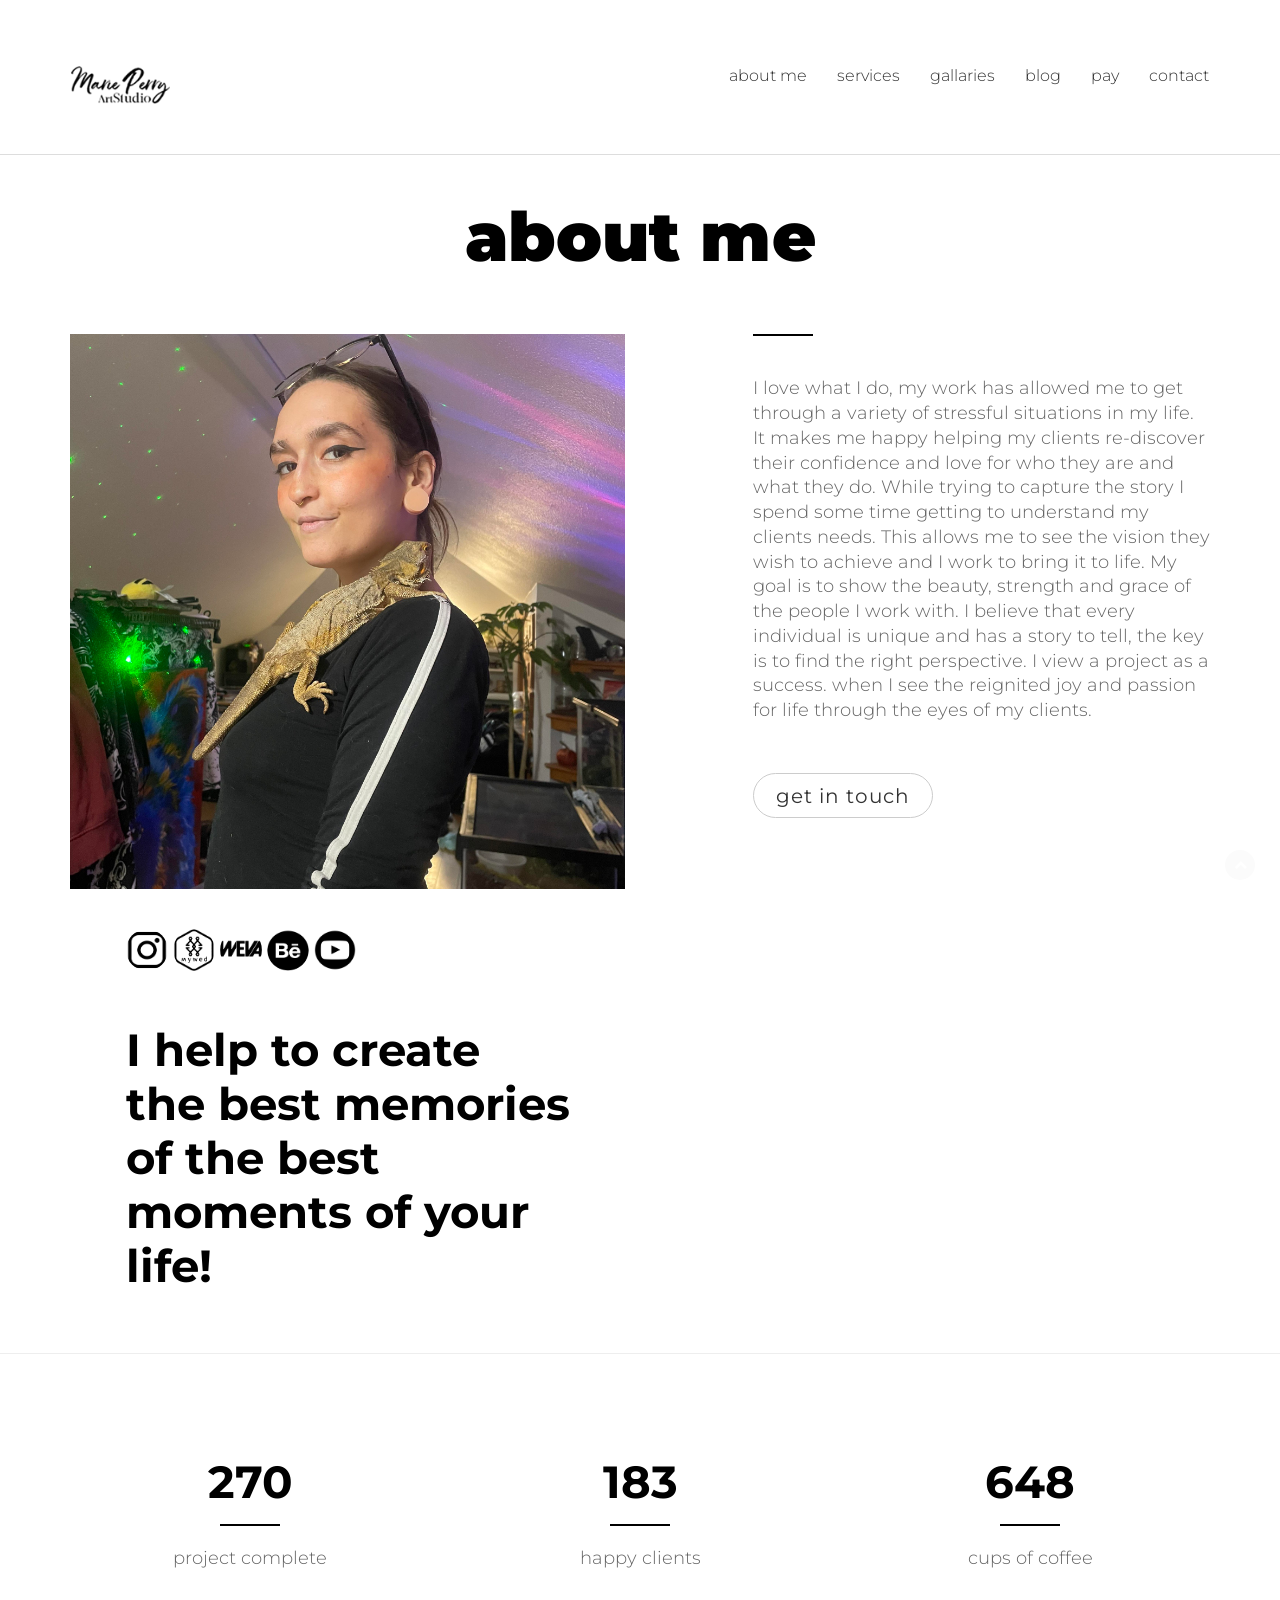
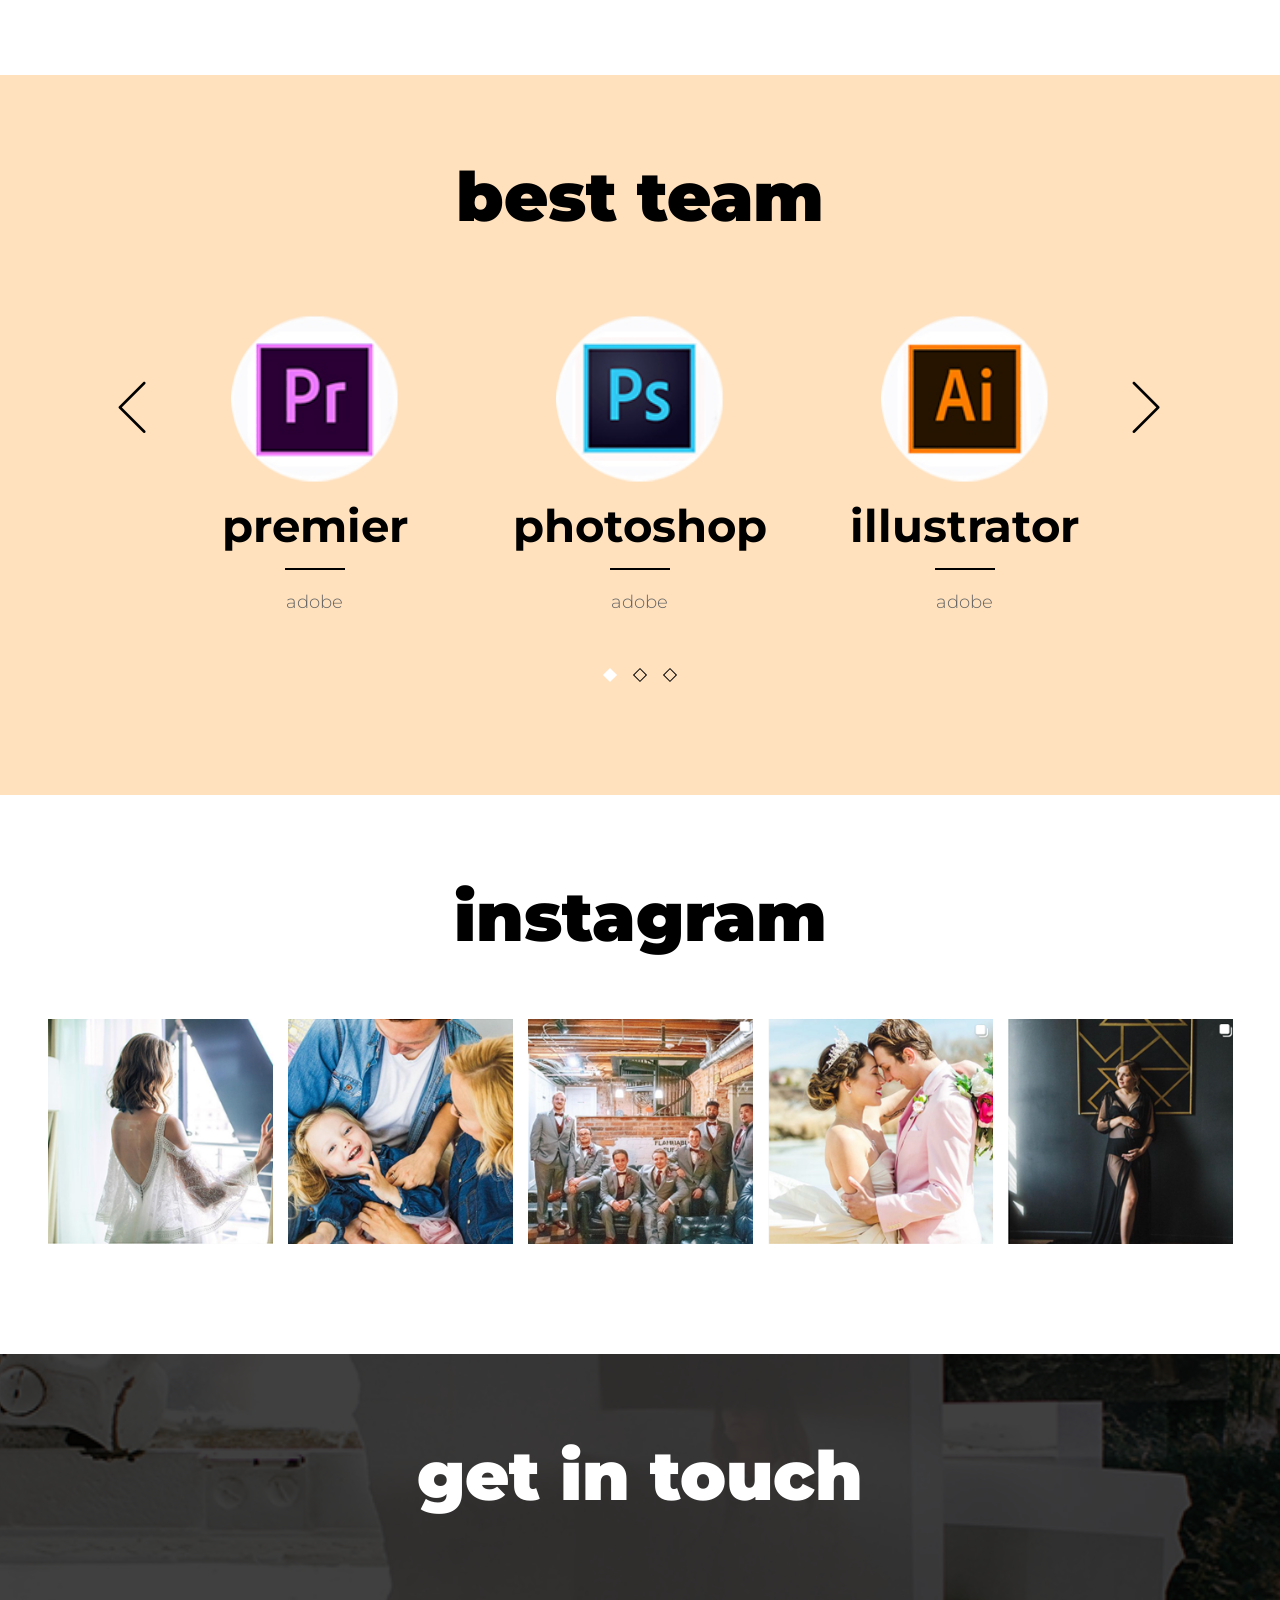
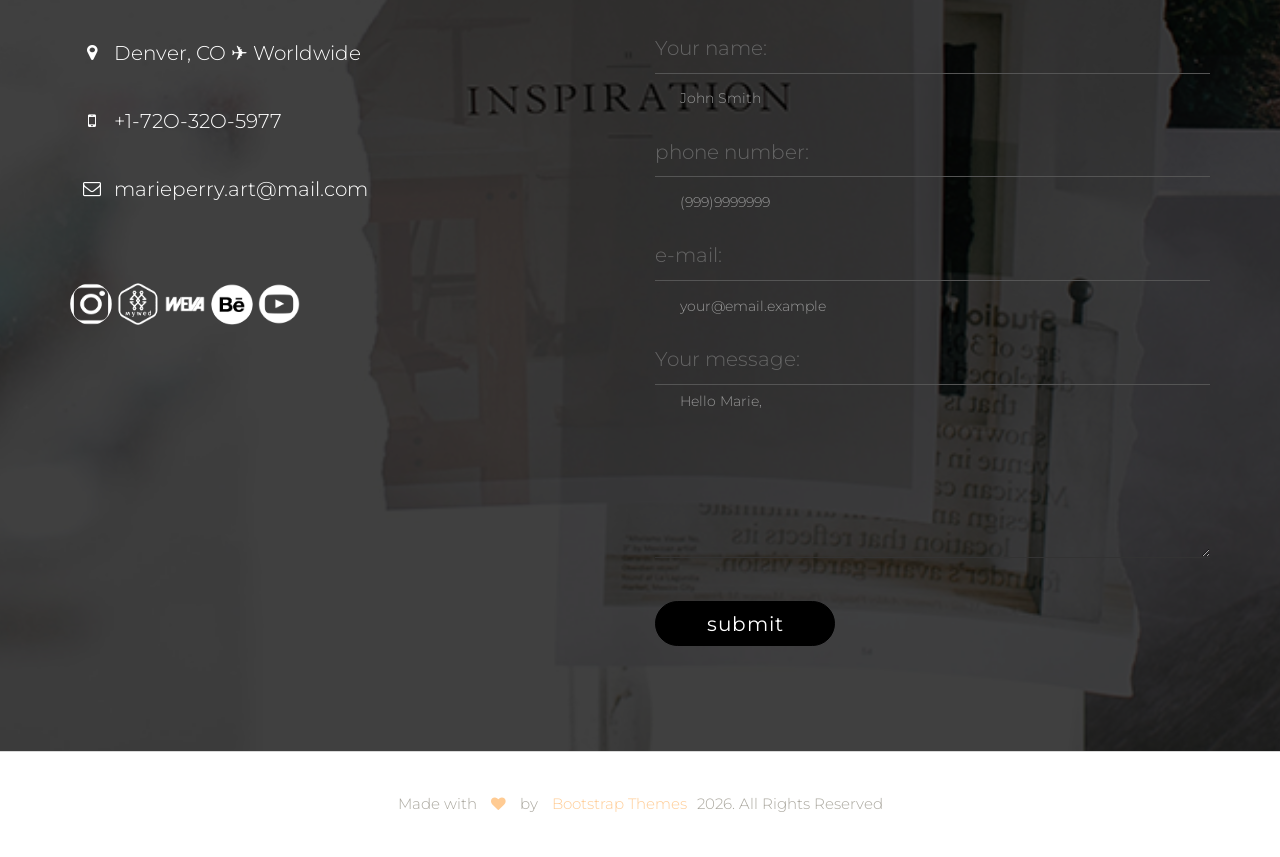
==== commit 9b07f898: "Update aboutme.html description update" ====
--- a/aboutme.html
+++ b/aboutme.html
@@ -9,7 +9,7 @@
 <head>
         <meta charset="utf-8">
         <meta http-equiv="X-UA-Compatible" content="IE=edge,chrome=1">
-        <title>About me - MariePerry.art</title>
+        <title>About me - Kelsey Enea Art</title>
         <meta name="description" content="">
         <meta name="viewport" content="width=device-width, initial-scale=1">
         <link rel="apple-touch-icon" href="apple-touch-icon.html">
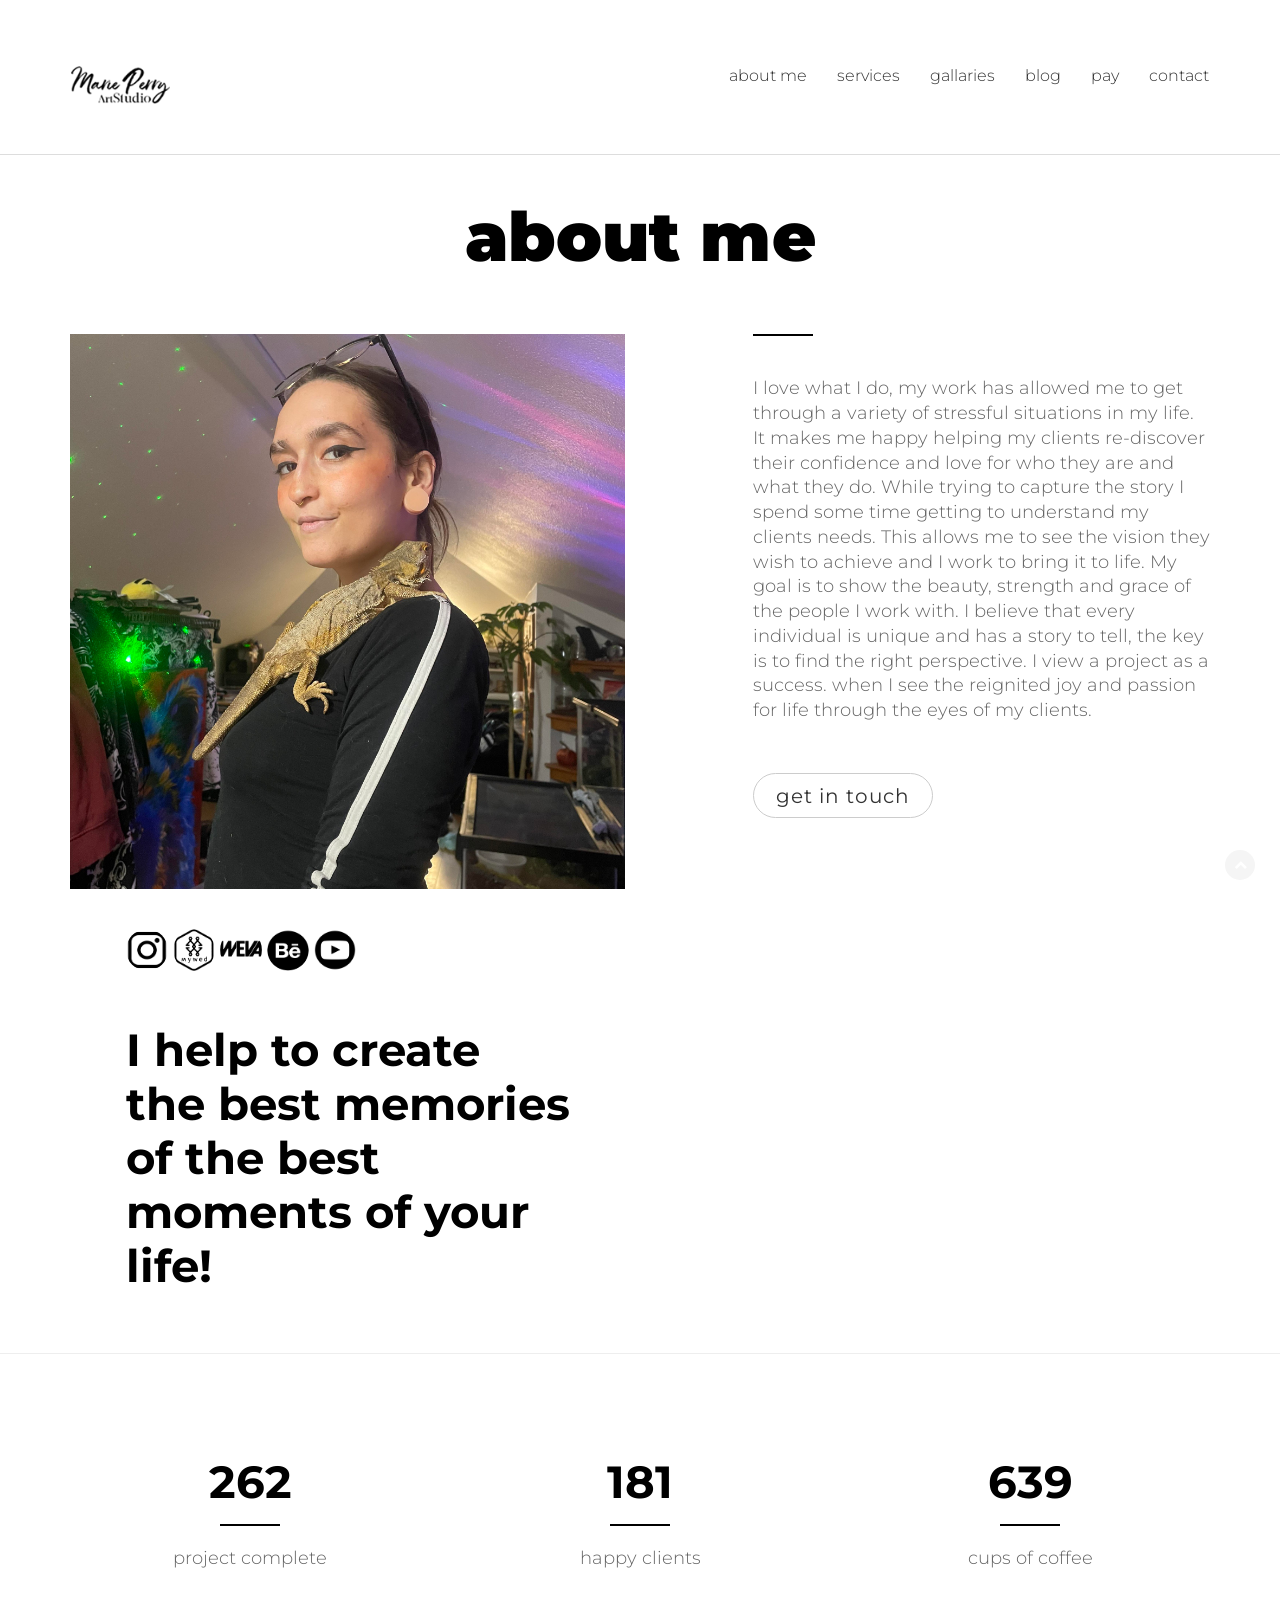
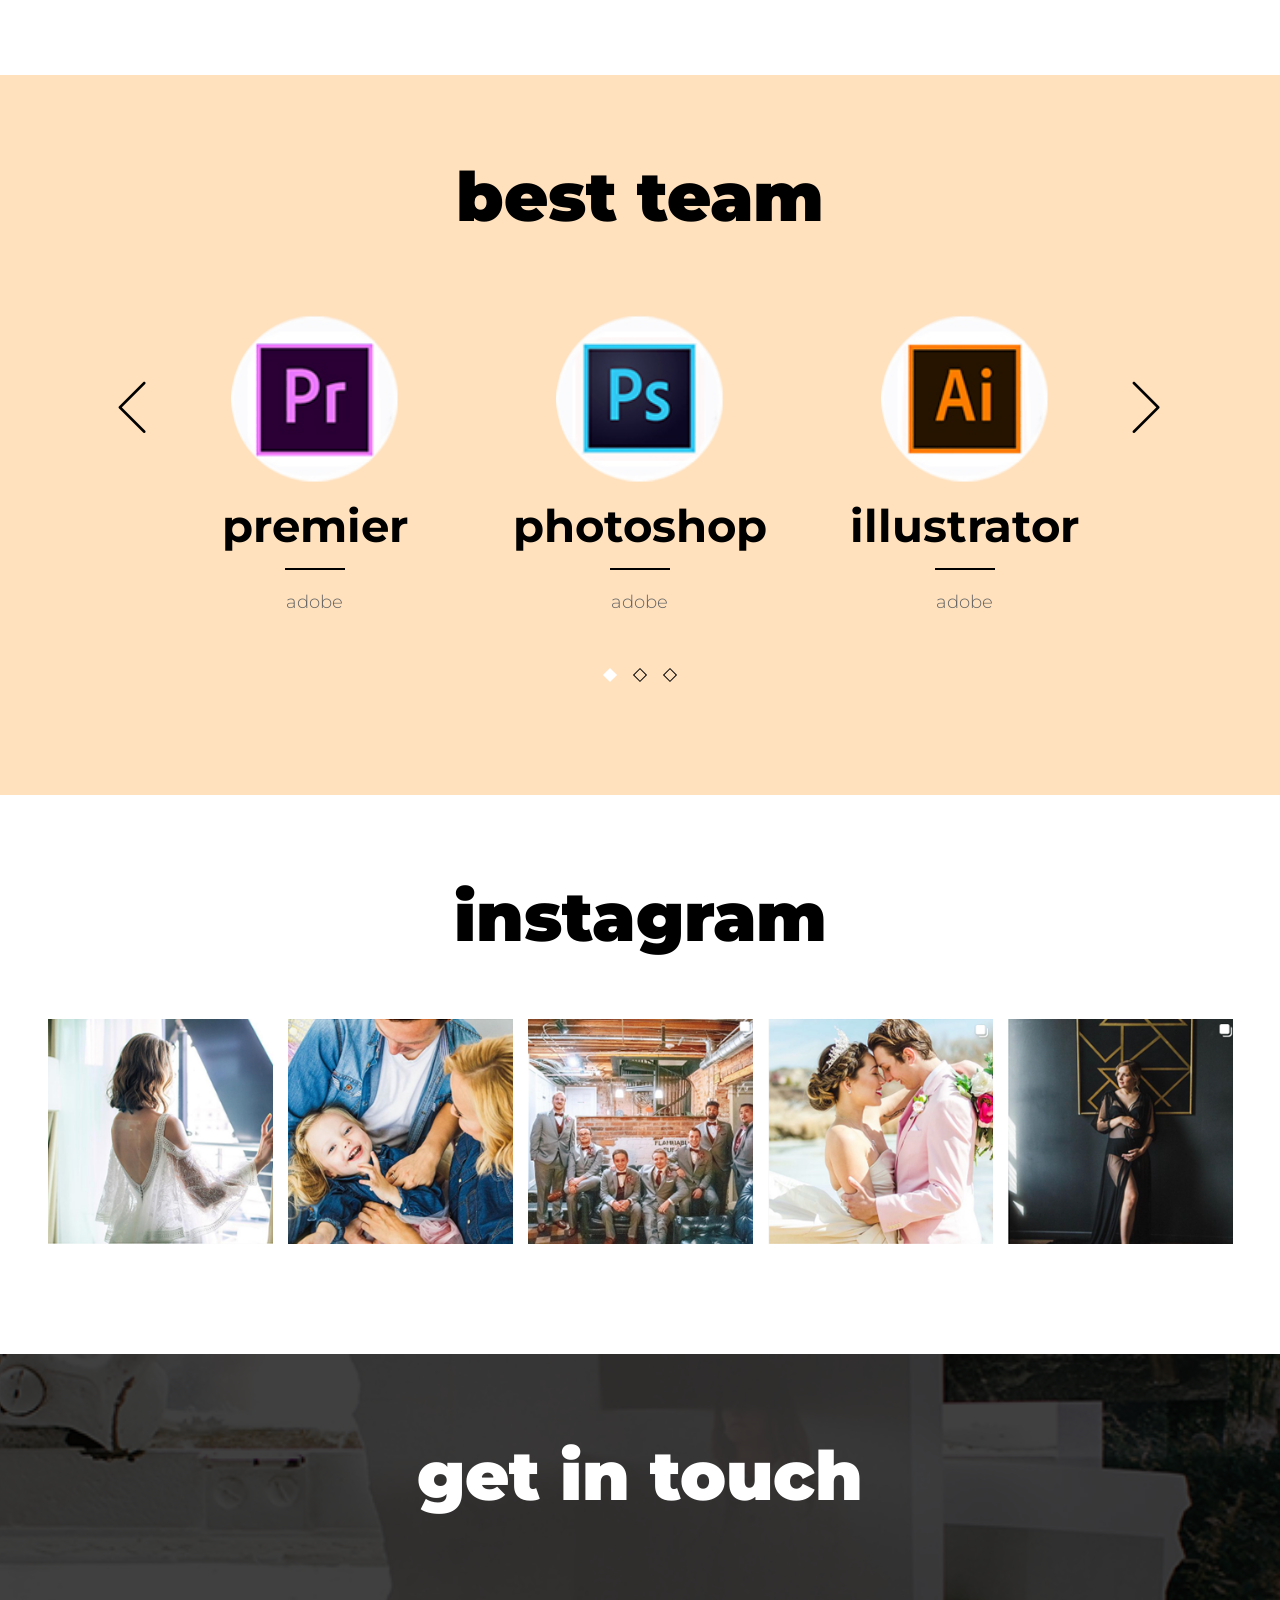
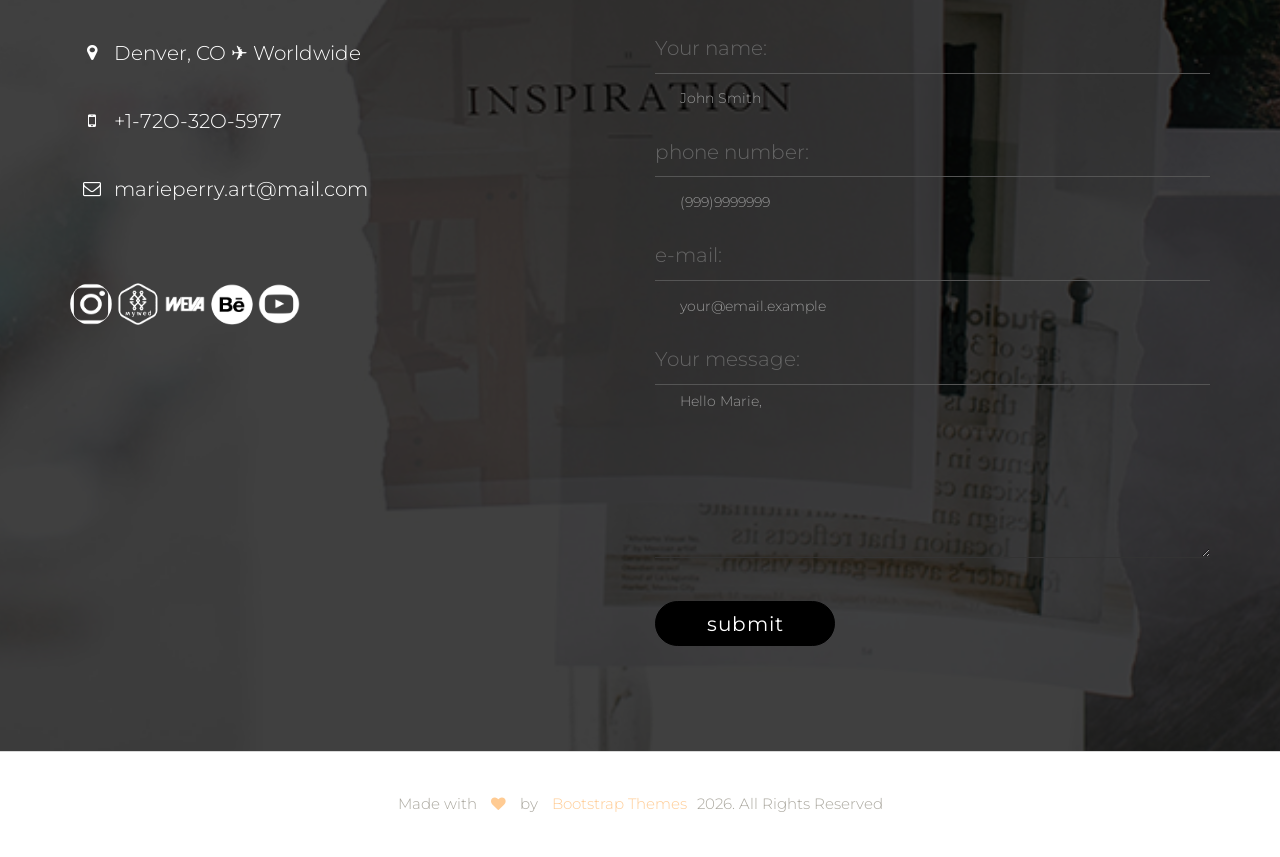
==== commit 774f18ec: "Update aboutme.html type of art" ====
--- a/aboutme.html
+++ b/aboutme.html
@@ -70,9 +70,9 @@
                                             <li><a href="aboutme.html">about me</a></li>
                                             <li class="dropdown"><a href="#" class="dropdown-toggle" data-toggle="dropdown" role="button" aria-haspopup="true">services</a>
                                                 <ul class="dropdown-menu">
-                                                    <li><a href="photography.html">photography</a></li>
-                                                    <li><a href="video.html">video</a></li>
-                                                    <li><a href="design.html">design</a></li>
+                                                    <li><a href="photography.html">sketches</a></li>
+                                                    <li><a href="video.html">paintings</a></li>
+                                                    <li><a href="design.html">metal and wire designs </a></li>
                                                 </ul>
                                             </li>
                                             <li class="dropdown"><a href="#" class="dropdown-toggle" data-toggle="dropdown" role="button" aria-haspopup="true">gallaries</a>
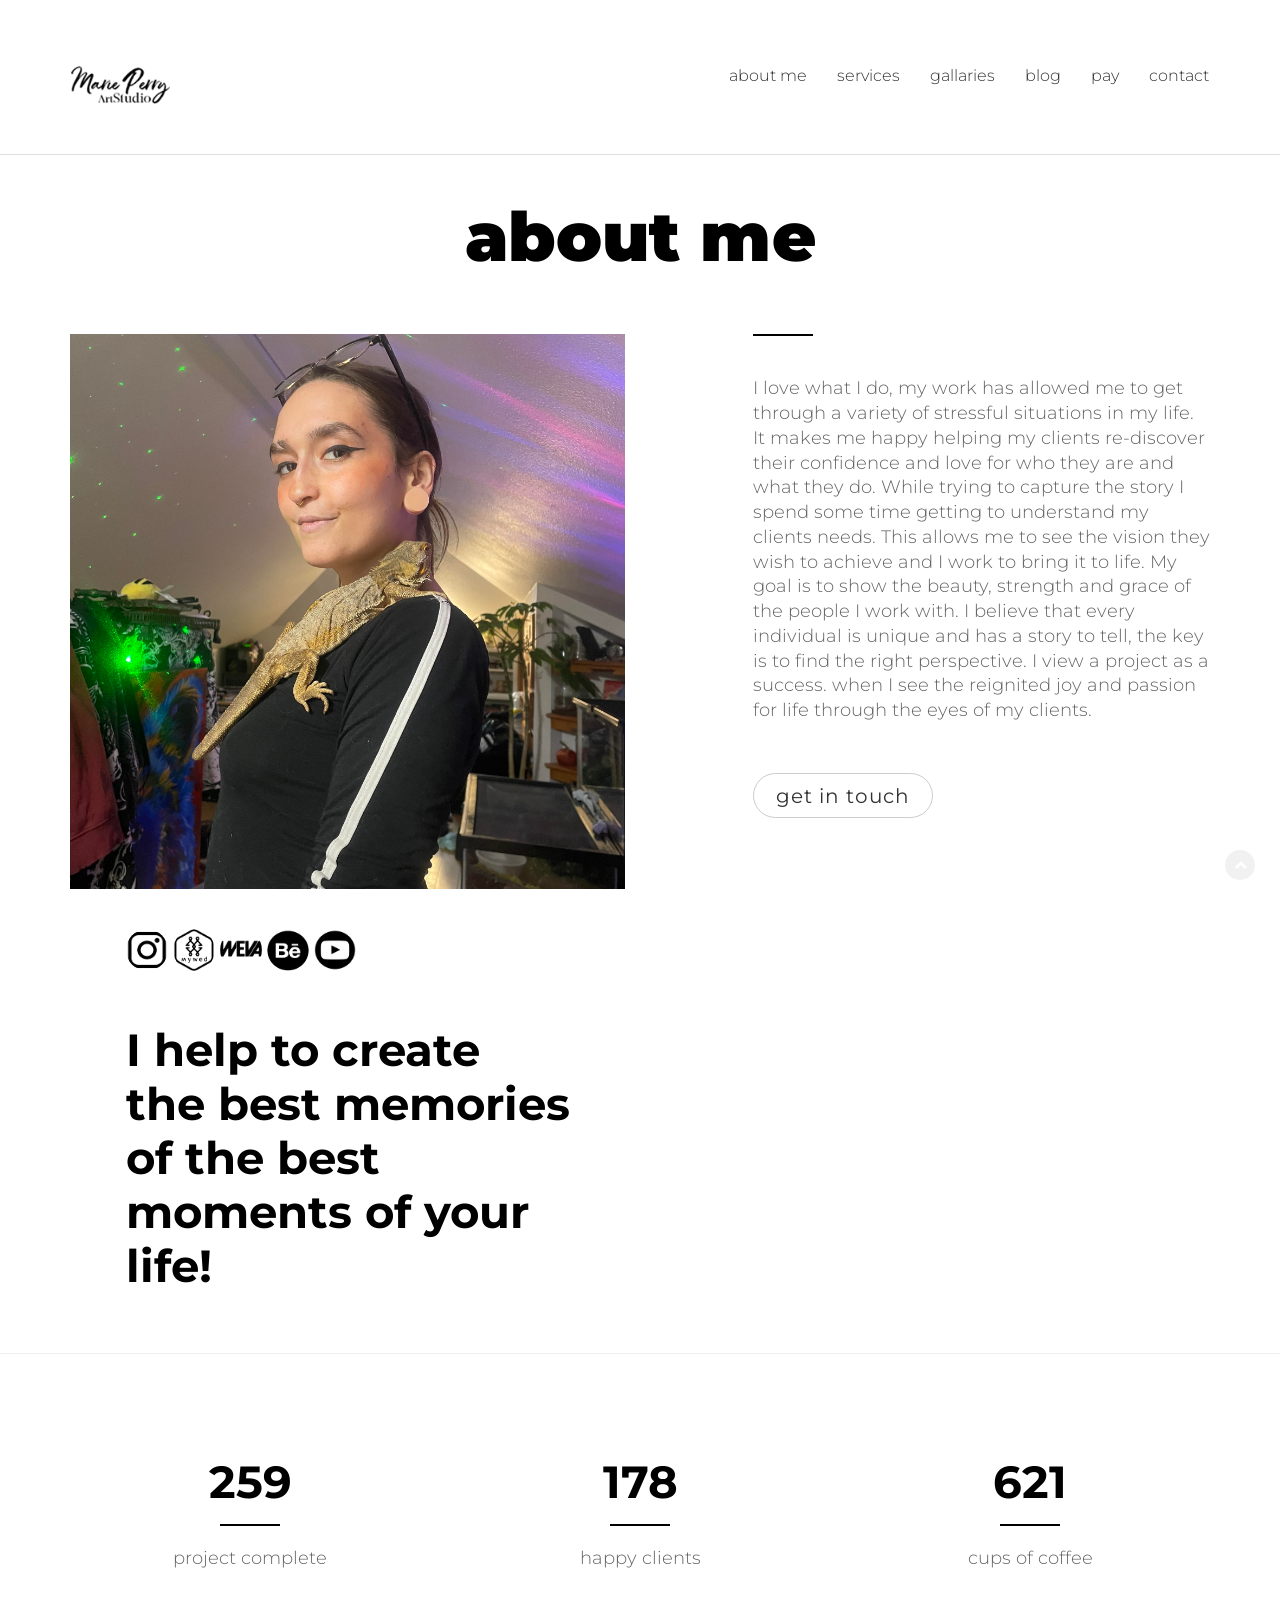
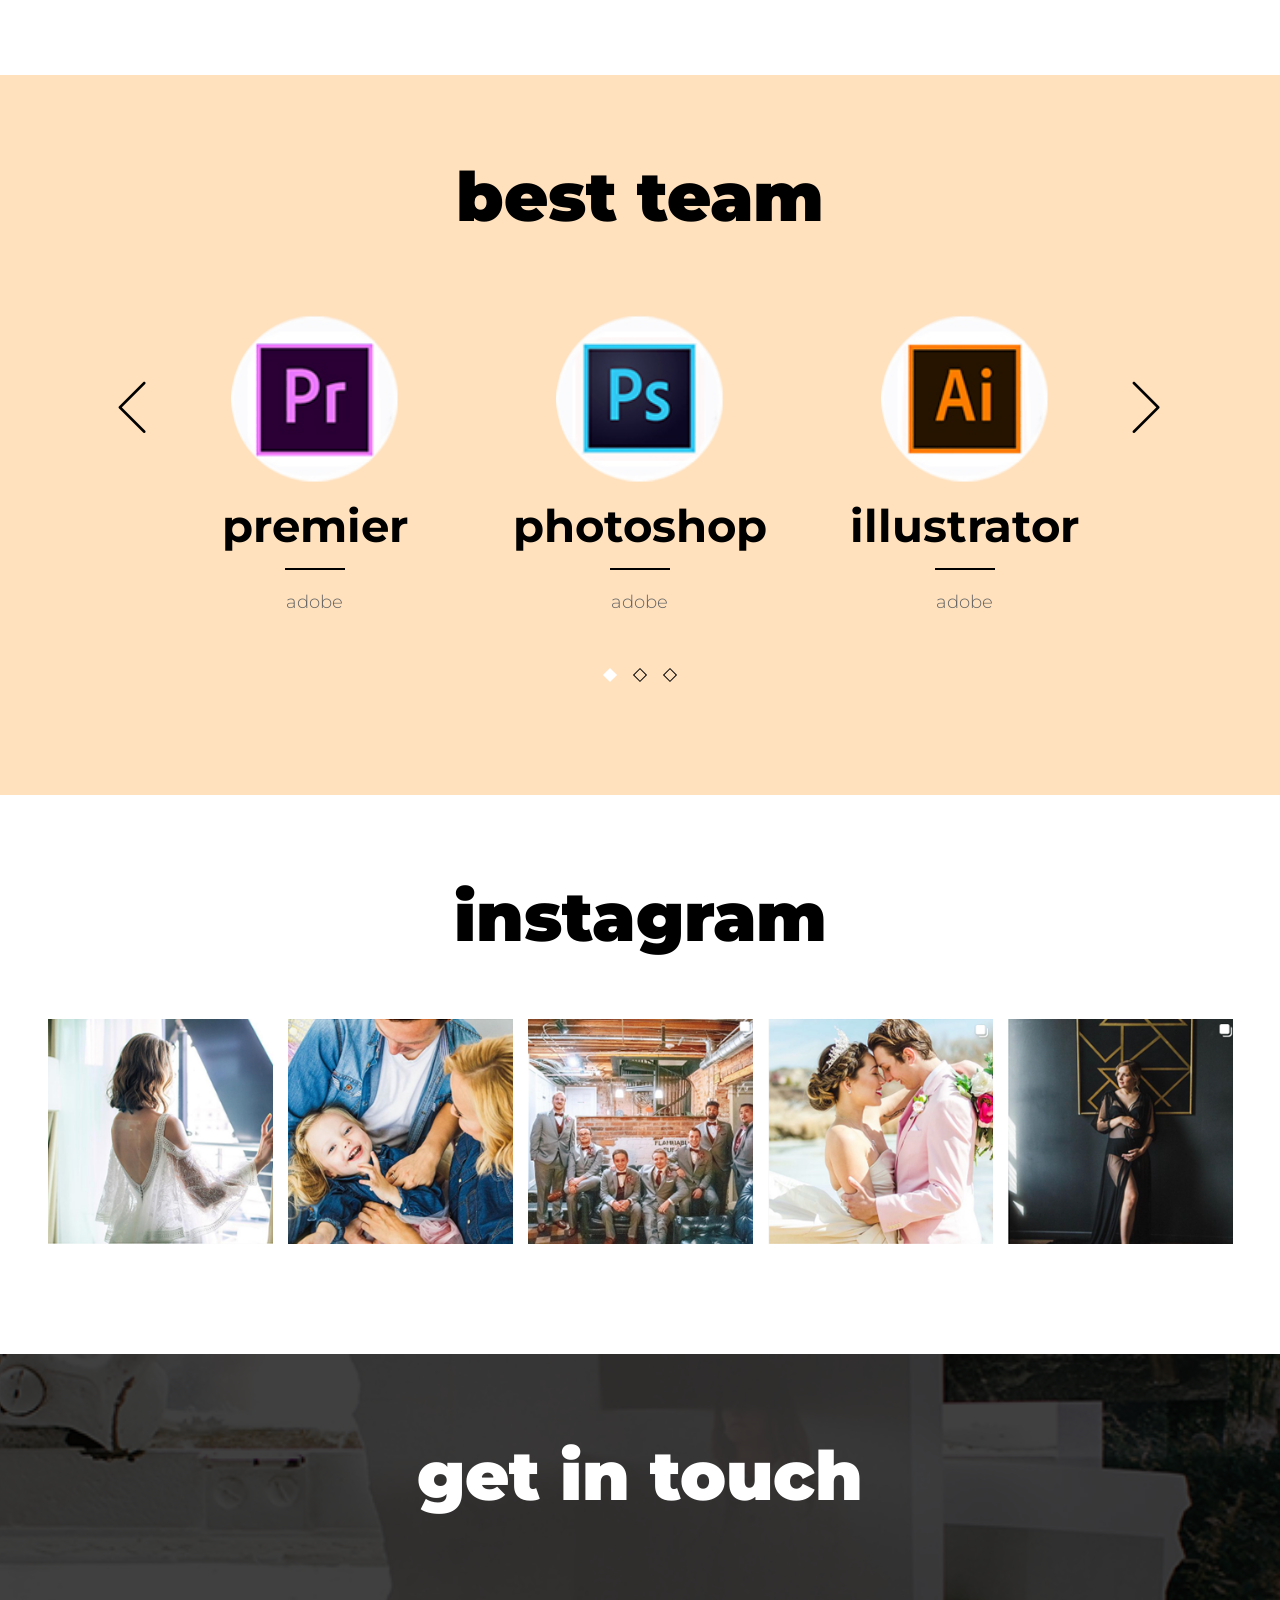
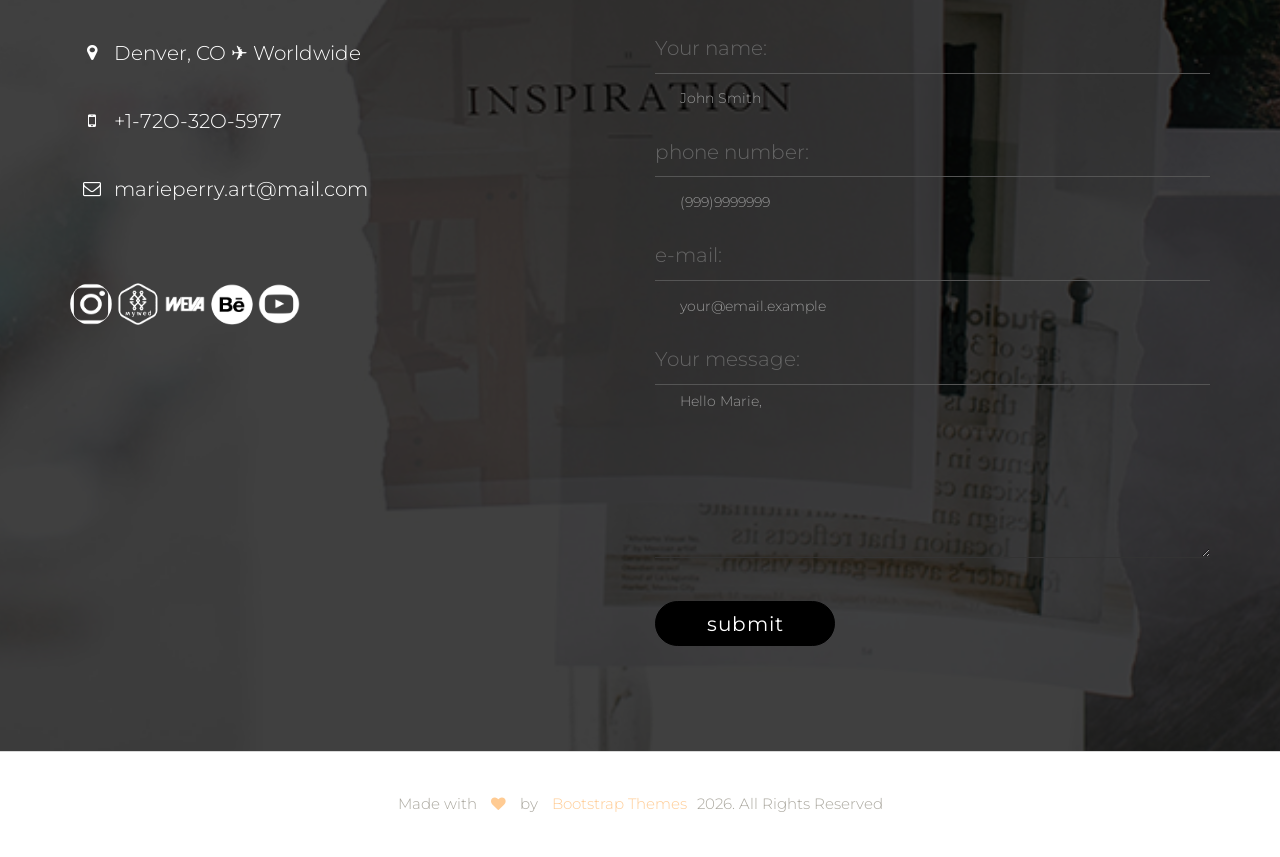
==== commit aa1afd93: "Update aboutme.html art gallerys" ====
--- a/aboutme.html
+++ b/aboutme.html
@@ -77,9 +77,9 @@
                                             </li>
                                             <li class="dropdown"><a href="#" class="dropdown-toggle" data-toggle="dropdown" role="button" aria-haspopup="true">gallaries</a>
                                                 <ul class="dropdown-menu">
-                                                    <li><a href="photo-gallary.html">photo gallery</a></li>
-                                                    <li><a href="video-gallary.html">video gallery</a></li>
-                                                    <li><a href="design-gallary.html">design gallery</a></li>
+                                                    <li><a href="photo-gallary.html">sketch gallery</a></li>
+                                                    <li><a href="video-gallary.html">paint gallery</a></li>
+                                                    <li><a href="design-gallary.html">metal gallery</a></li>
                                                     
                                                 </ul>
                                             </li>
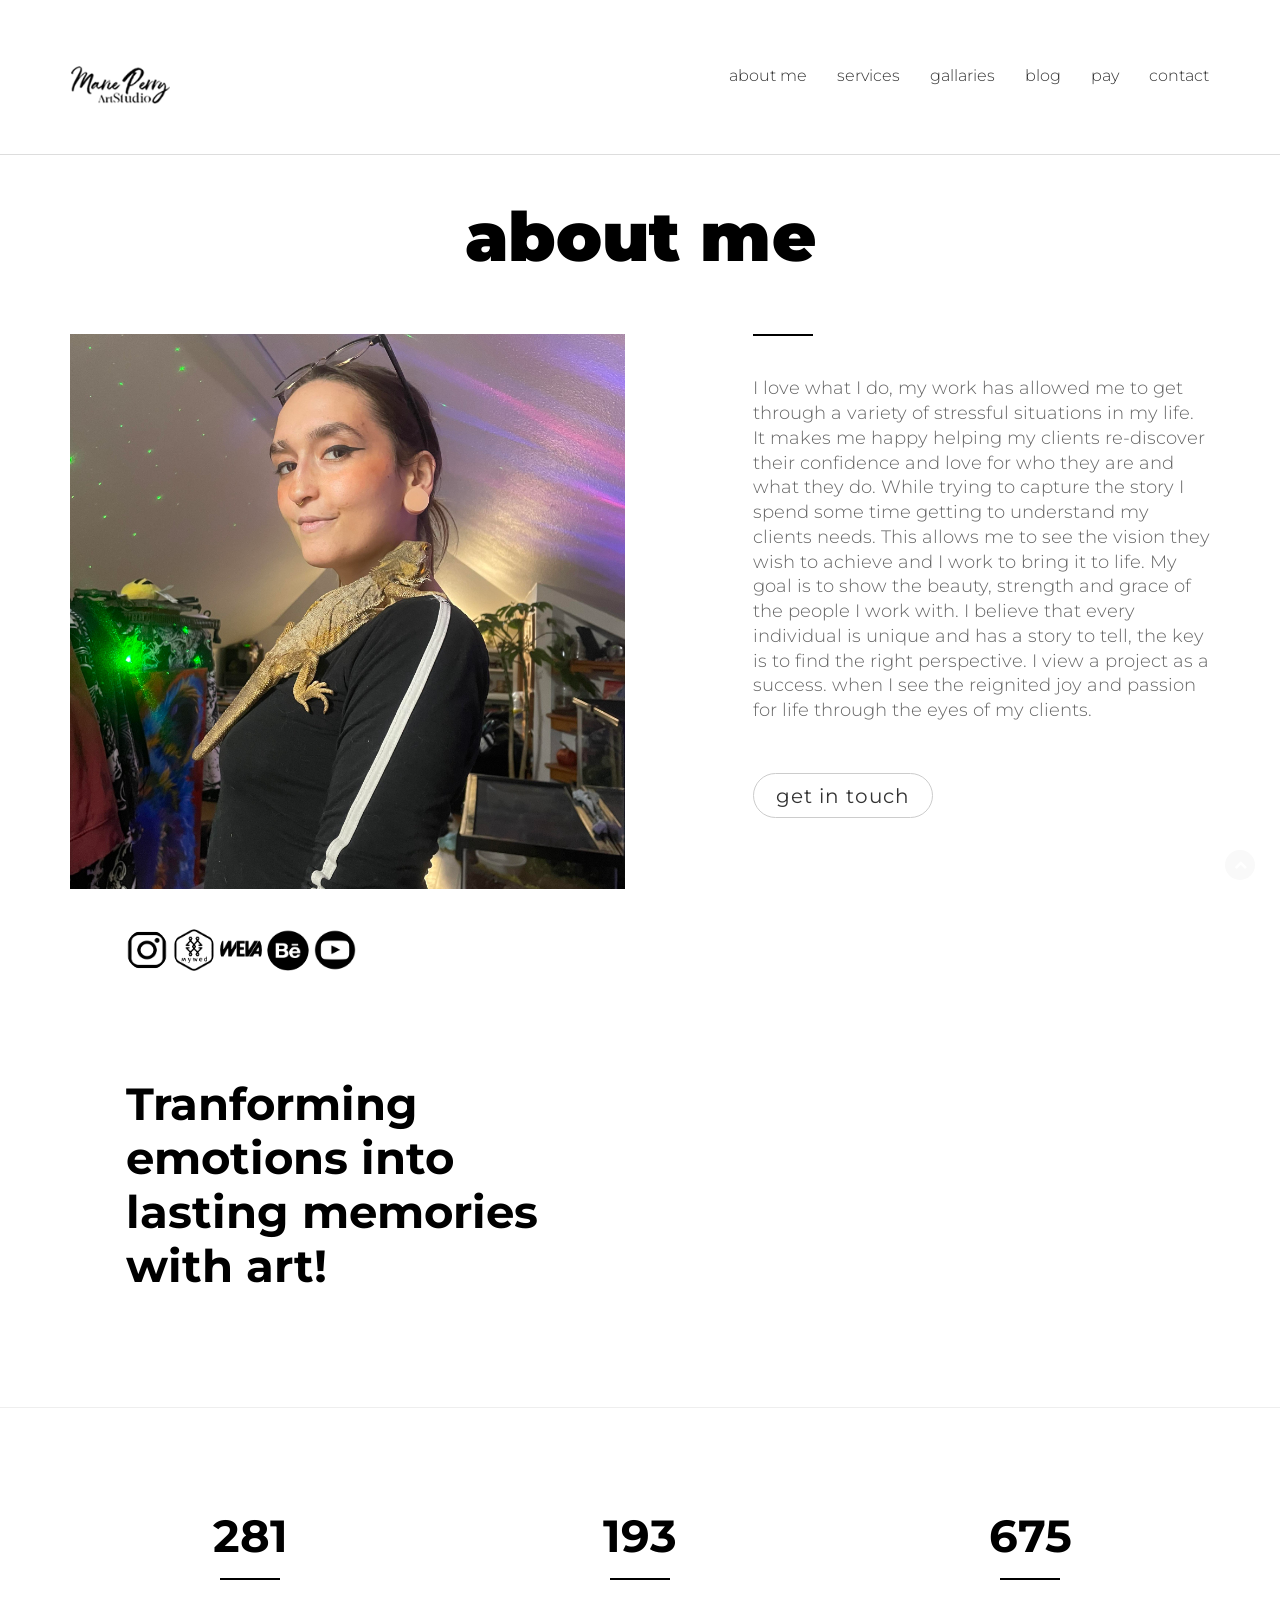
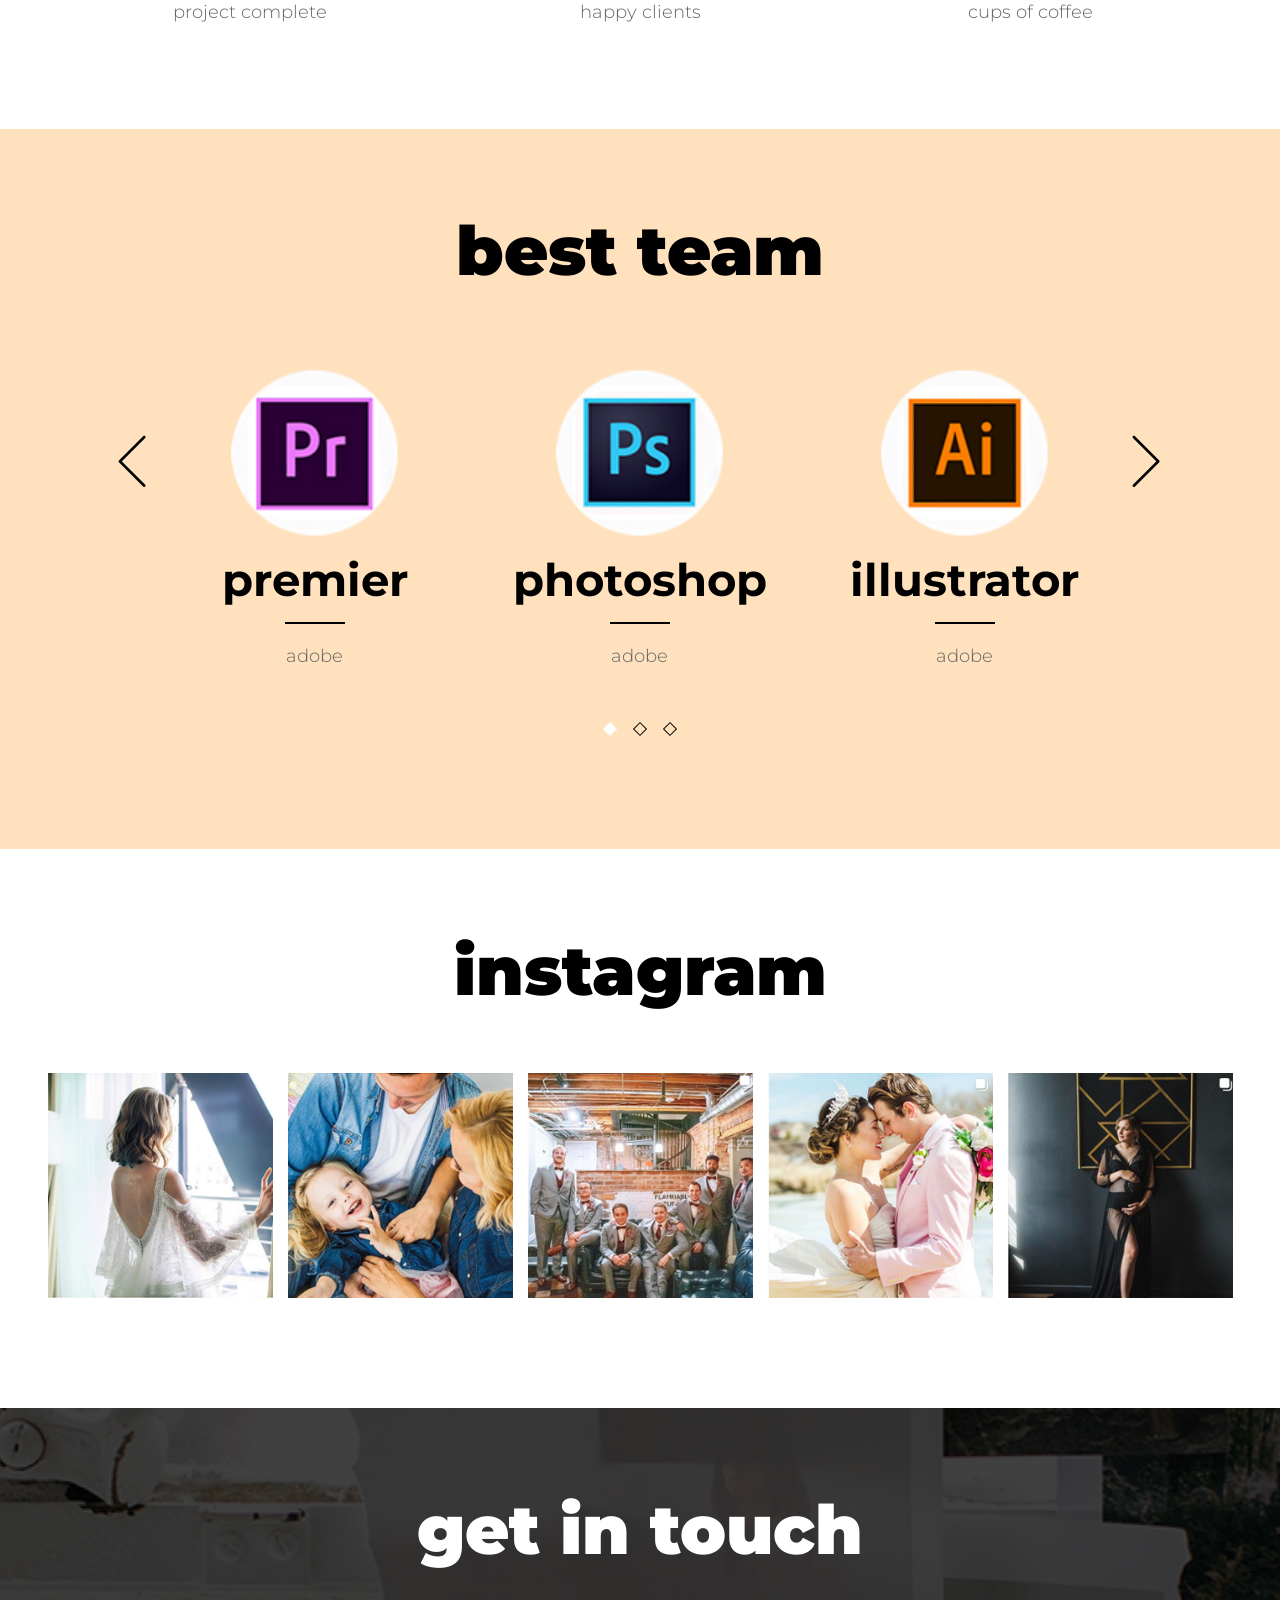
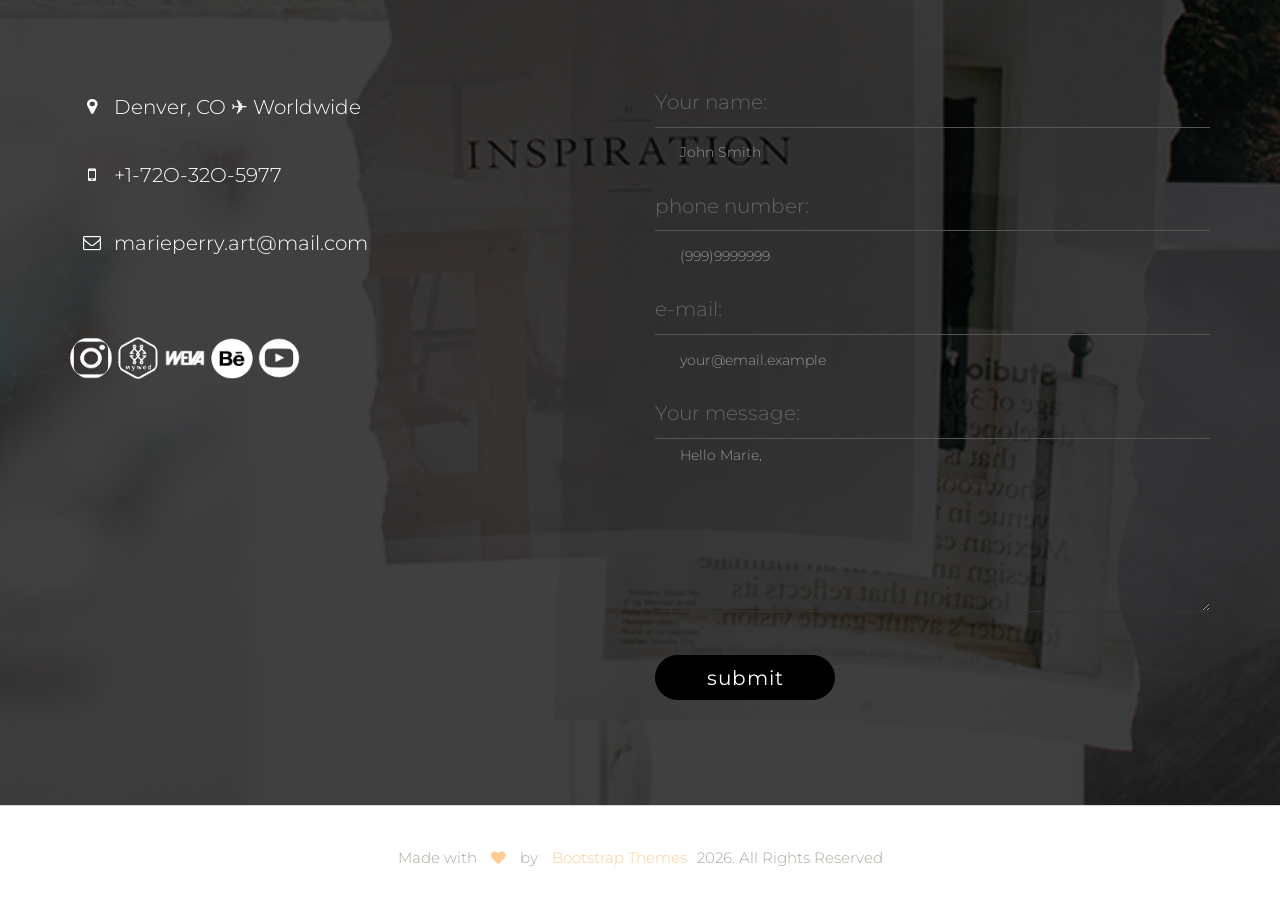
==== commit 3e7695bd: "Update aboutme.html tagline" ====
--- a/aboutme.html
+++ b/aboutme.html
@@ -138,10 +138,10 @@
                                             
                                             <div>&nbsp;</div>
                                             <div>&nbsp;</div>
-                                            <h4>I help to create <br />
-                                                the best memories<br />
-                                                of the best<br />
-                                                moments of your life!</h4>
+                                            <h4><br />Tranforming emotions into lasting memories 
+                                                with art!<br />
+                                                <br />
+                    </h4>
                                         </div>
                                     </div>
 
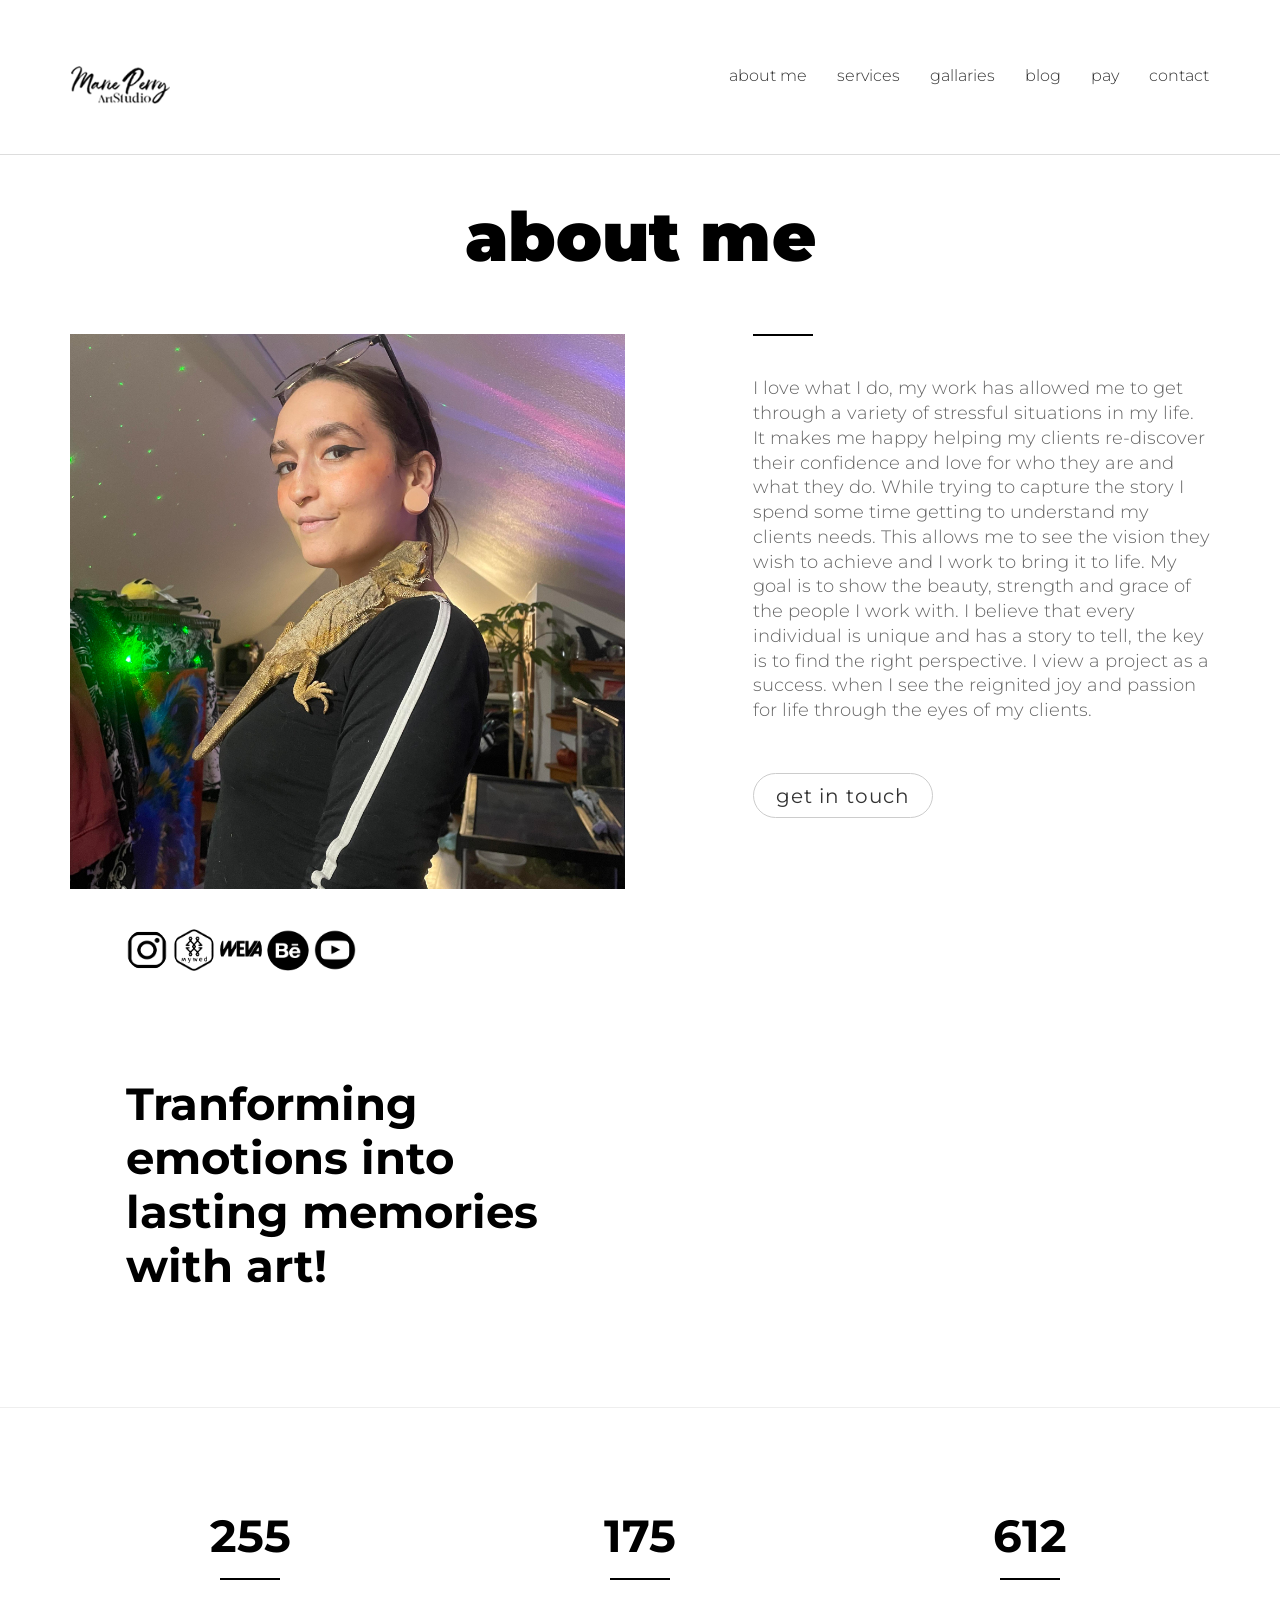
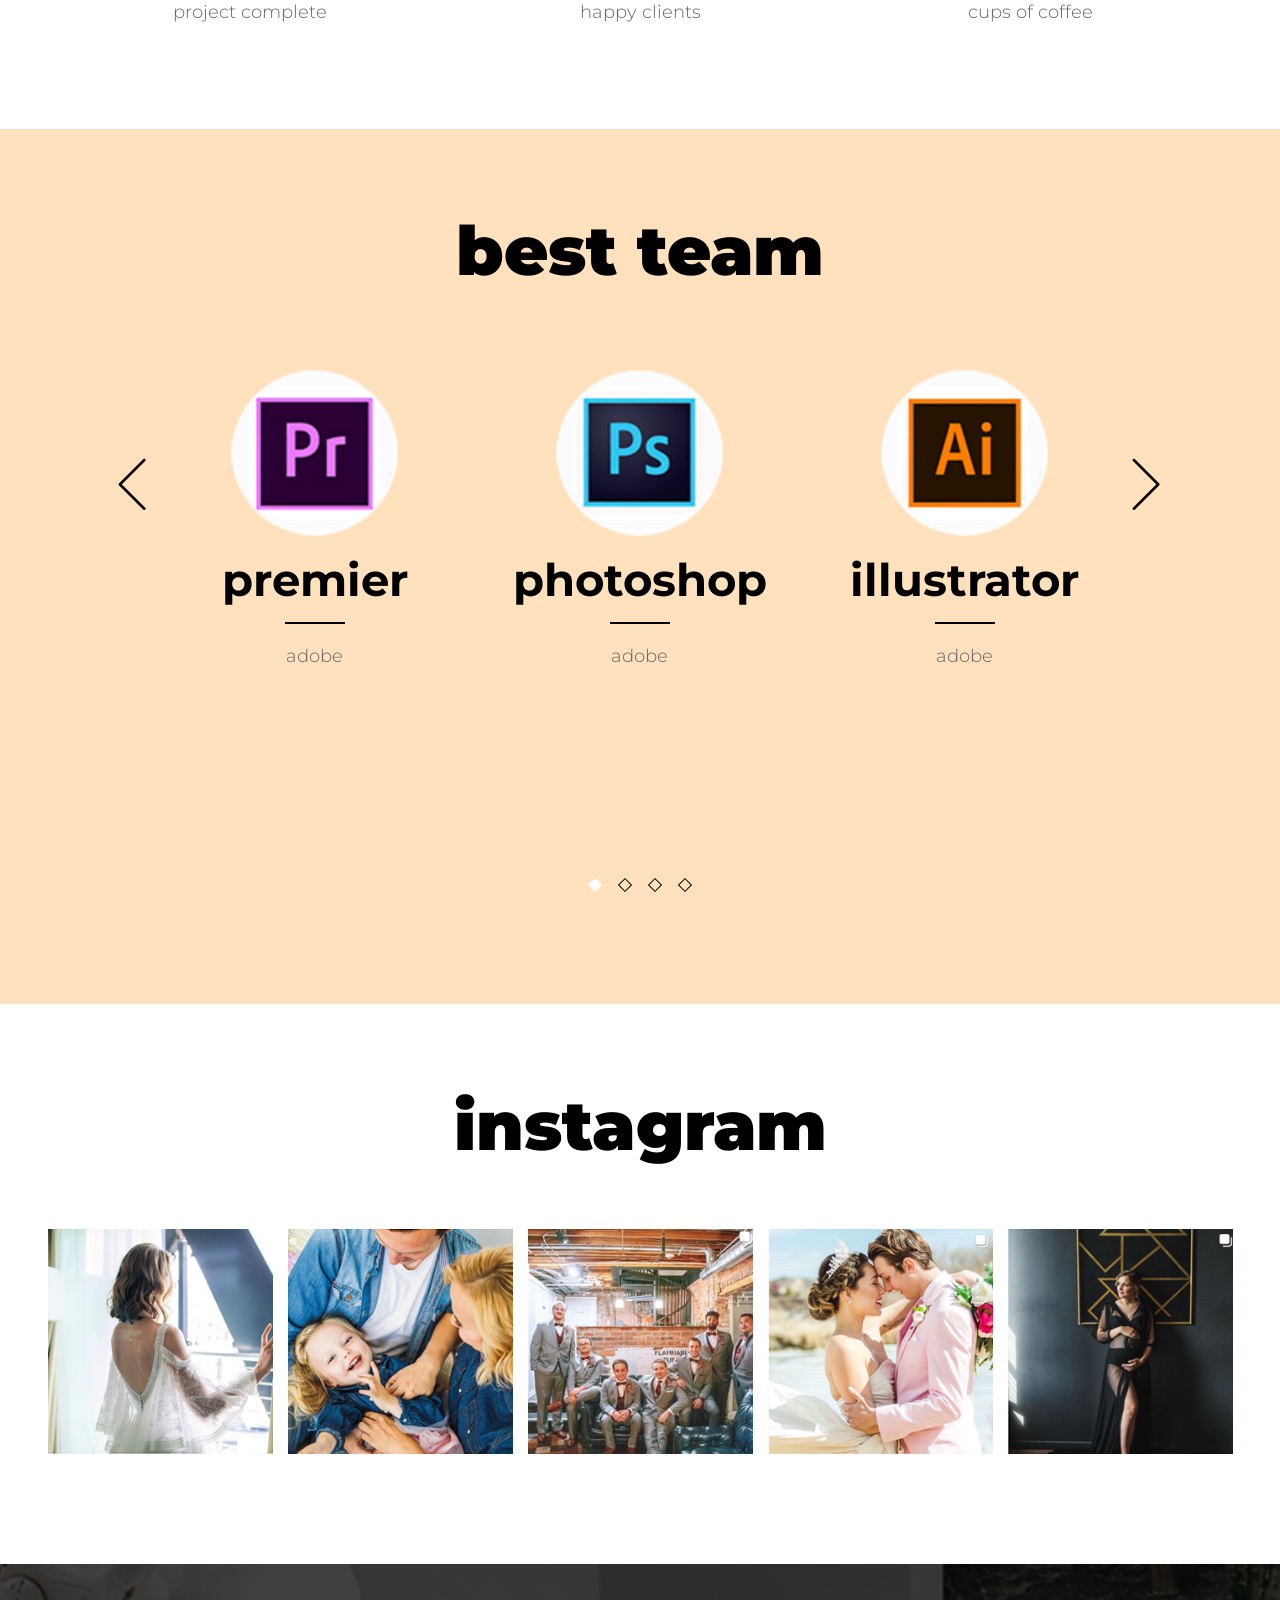
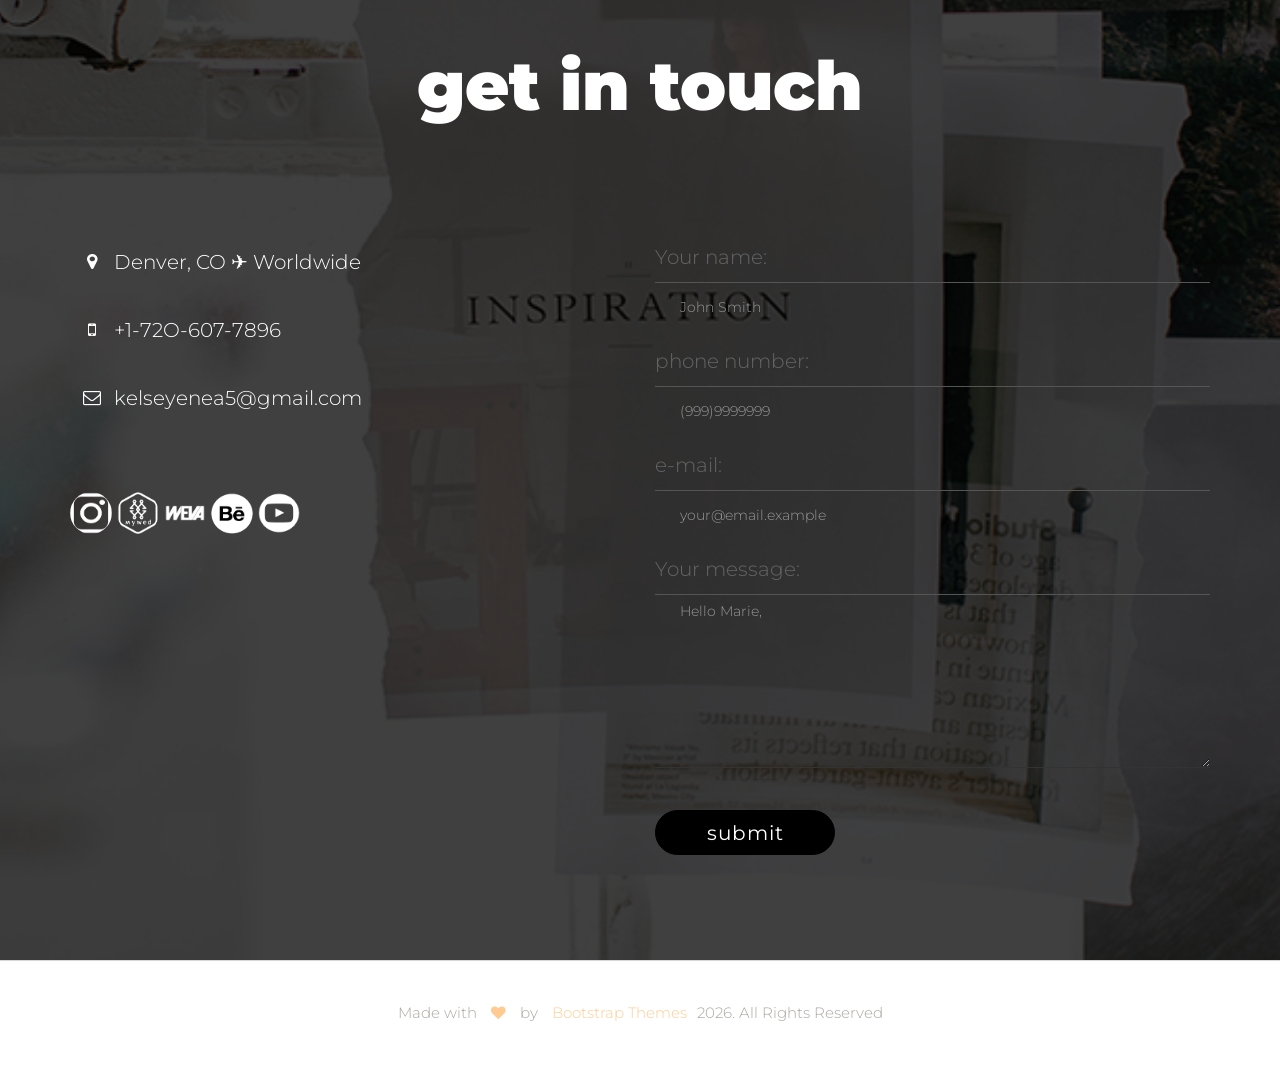
==== commit 753d70dd: "Update aboutme.html contact info" ====
--- a/aboutme.html
+++ b/aboutme.html
@@ -139,7 +139,7 @@
                                             <div>&nbsp;</div>
                                             <div>&nbsp;</div>
                                             <h4><br />Tranforming emotions into lasting memories 
-                                                with art!<br />
+                                                      with art!<br />
                                                 <br />
                     </h4>
                                         </div>
@@ -274,15 +274,7 @@
                                             </div>
                                         </div> <!-- End of col-sm-4 --> 
                                     </div>
-                                </div><!-- End of col-sm-10 -->
-                            </div>
-                            <div class="single_team">
-                                <div class="col-sm-10 col-sm-offset-1">
-                                    <div class="row">
-                                        <div class="col-sm-4">
-                                            <div class="team">
-                                                <img class="img-circle" src="assets/images/team1.jpg" alt="" />
-                                                <h4>camera</h4>
+                                <4>
                                                 <div class="separator"></div>
                                                 <p>sony</p>
                                             </div>
@@ -374,9 +366,9 @@
                                             <ul class="whitetext">
                                                 <li><i class="fa fa-map-marker"></i> <span>Denver, CO    ✈   Worldwide</span></li>
 
-                                                <li><i class="fa fa-mobile-phone"></i> <span>+1-72O-32O-5977</span></li>
-
-                                                <li><i class="fa fa-envelope-o"></i> <span>marieperry.art@mail.com</span></li>
+                                                <li><i class="fa fa-mobile-phone"></i> <span>+1-72O-607-7896</span></li>
+
+                                                <li><i class="fa fa-envelope-o"></i> <span>kelseyenea5@gmail.com</span></li>
                                             </ul>
 
                                             <div class="contact_socail transition margin-top-80">
